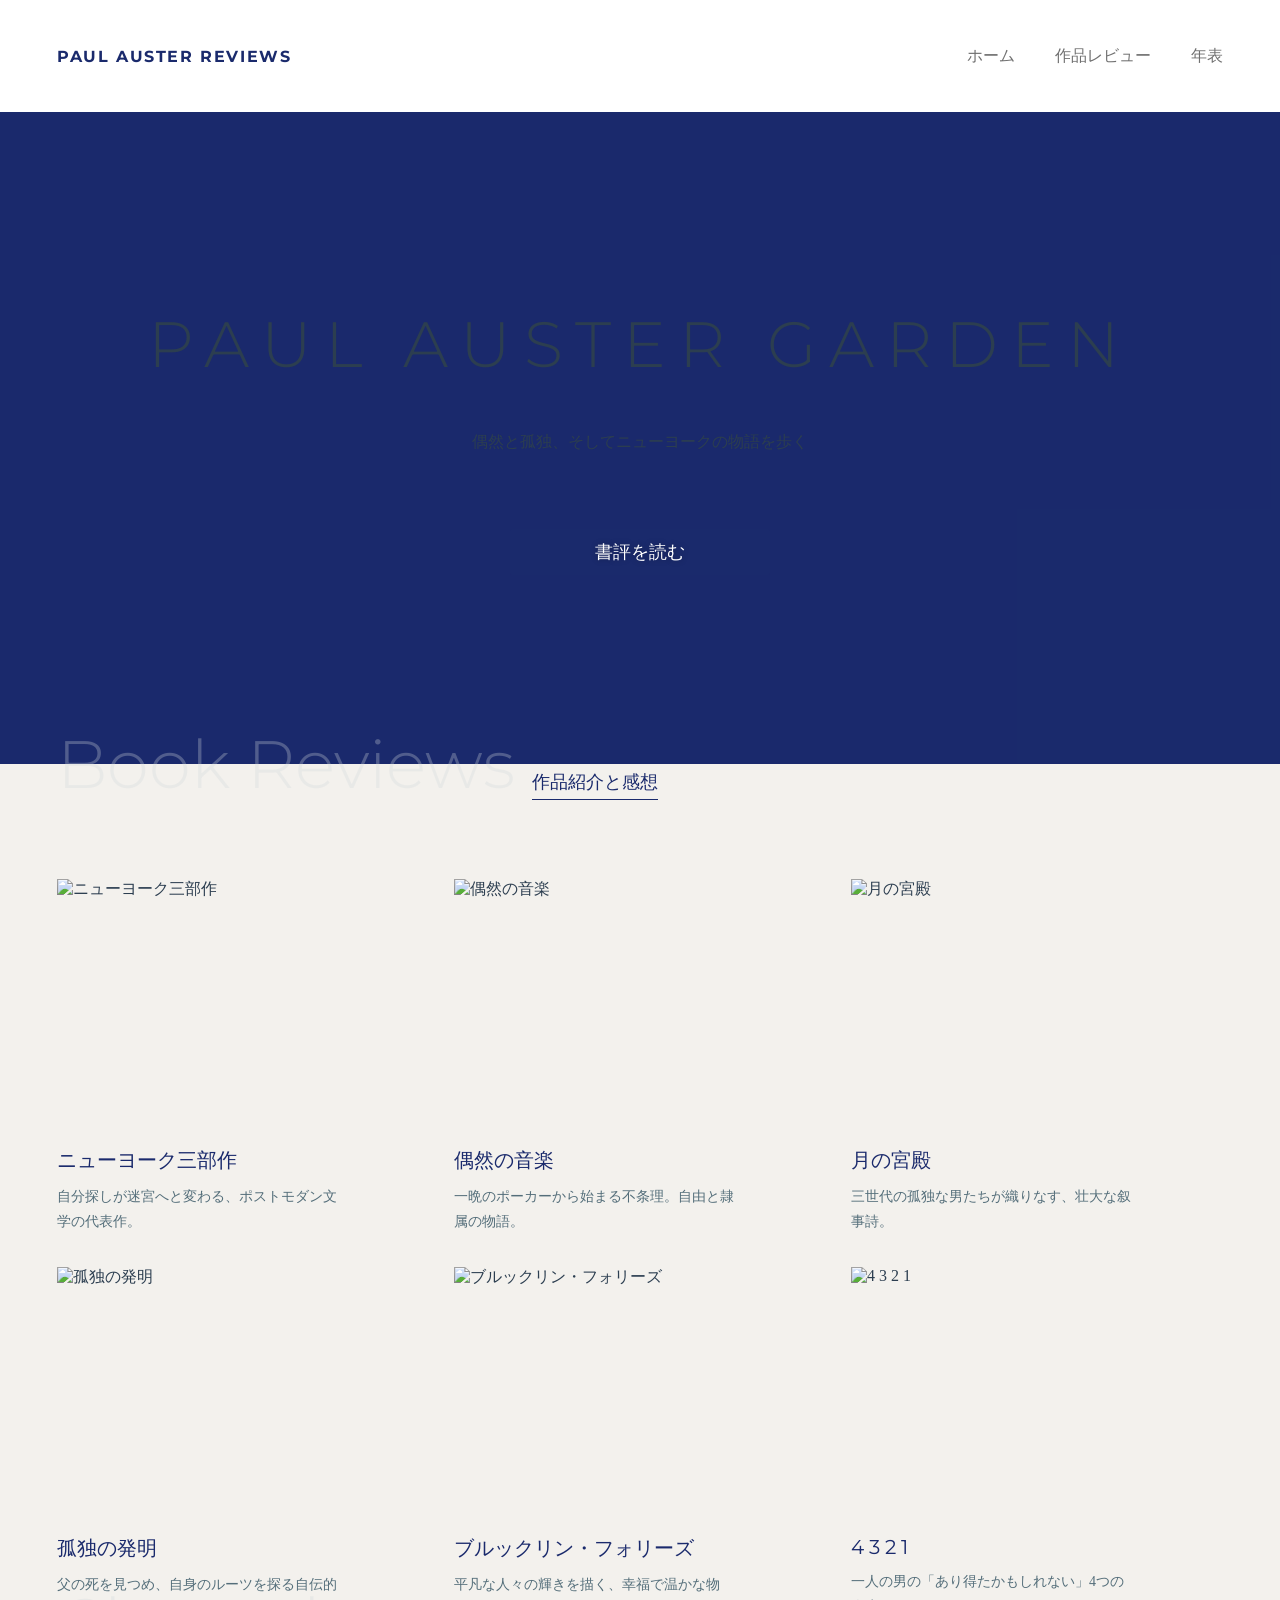
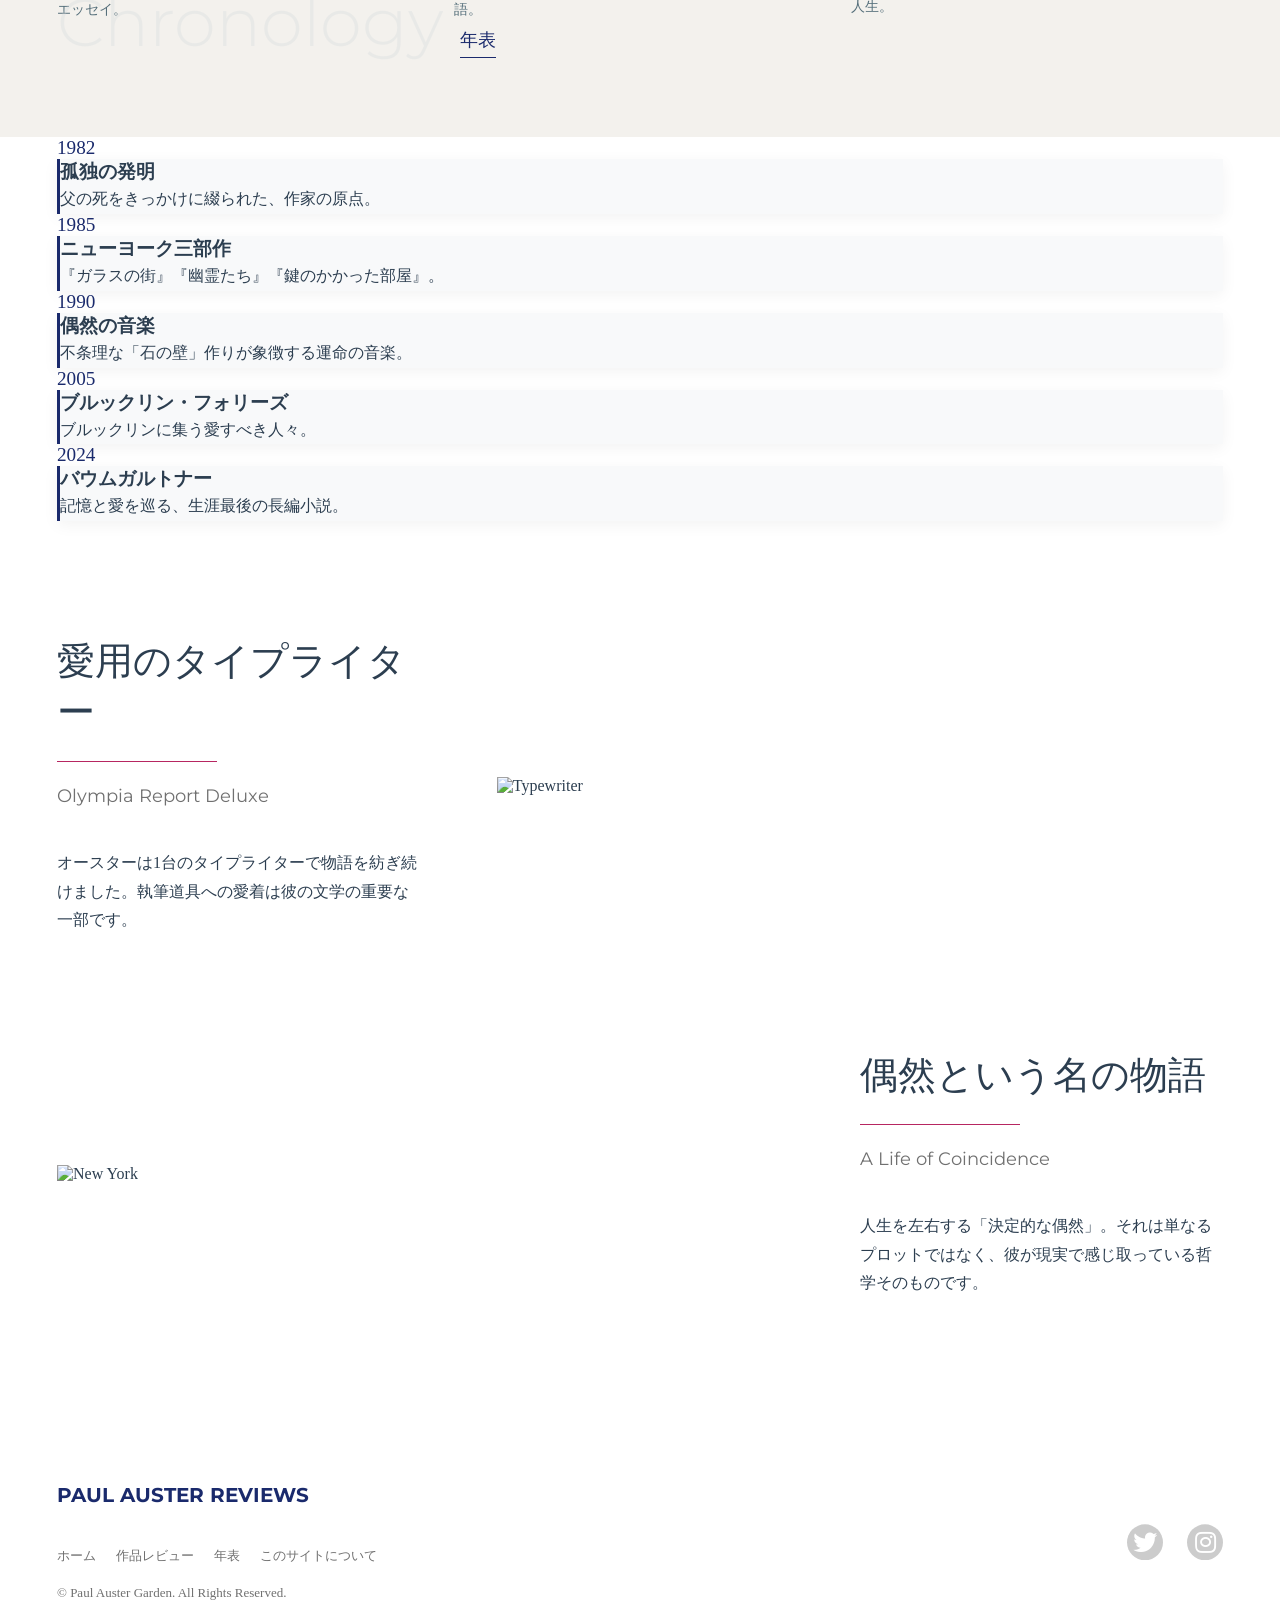
==== index.html @ 457fd77a "Update index.html" ====
<!DOCTYPE html>
<html lang="ja">
<head>
	<meta charset="UTF-8">
	<meta name="viewport" content="width=device-width">
	<title>Paul Auster Garden - 書評と年表</title>

	<link rel="preconnect" href="https://fonts.gstatic.com">
	<link href="https://fonts.googleapis.com/css2?family=Montserrat:wght@300;400&display=swap" rel="stylesheet">
	<link href="https://use.fontawesome.com/releases/v5.15.3/css/all.css" rel="stylesheet">
	<link href="style.css" rel="stylesheet">
</head>
<body>

<header class="header">
	<div class="header-container w-container">
		<div class="site">
			<a href="index.html">
				<span style="font-family: 'Montserrat'; font-weight: bold; color: #1a2a6c;">PAUL AUSTER REVIEWS</span>
			</a>
		</div>

		<nav class="nav">
			<ul>
				<li><a href="index.html">ホーム</a></li>
				<li><a href="#reviews">作品レビュー</a></li>
				<li><a href="#chronology">年表</a></li>				
			</ul>
		</nav>
	</div>
</header>

<section class="hero">
	<div class="hero-container w-container">
		<h1>Paul Auster Garden</h1>
		<p>偶然と孤独、そしてニューヨークの物語を歩く</p>
		<a href="#reviews" class="btn">書評を読む</a>
	</div>
</section>

<section class="posts" id="reviews">
	<div class="w-container">
		<h2 class="heading">
			Book Reviews <span>作品紹介と感想</span>
		</h2>

		<div class="posts-container">
			<article class="post">
				<a href="review-trilogy.html">
					<figure><img src="img/review-ny.jpg" alt="ニューヨーク三部作"></figure>
					<h3>ニューヨーク三部作</h3>
					<p>自分探しが迷宮へと変わる、ポストモダン文学の代表作。</p>
				</a>
			</article>

			<article class="post">
				<a href="review-chance.html">
					<figure><img src="img/review-chance.jpg" alt="偶然の音楽"></figure>
					<h3>偶然の音楽</h3>
					<p>一晩のポーカーから始まる不条理。自由と隷属の物語。</p>
				</a>
			</article>

			<article class="post">
				<a href="review-moon.html">
					<figure><img src="img/review-moon.jpg" alt="月の宮殿"></figure>
					<h3>月の宮殿</h3>
					<p>三世代の孤独な男たちが織りなす、壮大な叙事詩。</p>
				</a>
			</article>

			<article class="post">
				<a href="review-solitude.html">
					<figure><img src="img/review-solitude.jpg" alt="孤独の発明"></figure>
					<h3>孤独の発明</h3>
					<p>父の死を見つめ、自身のルーツを探る自伝的エッセイ。</p>
				</a>
			</article>

			<article class="post">
				<a href="review-brooklyn.html">
					<figure><img src="img/review-brooklyn.jpg" alt="ブルックリン・フォリーズ"></figure>
					<h3>ブルックリン・フォリーズ</h3>
					<p>平凡な人々の輝きを描く、幸福で温かな物語。</p>
				</a>
			</article>

			<article class="post">
				<a href="review-4321.html">
					<figure><img src="img/review-4321.jpg" alt="4 3 2 1"></figure>
					<h3>4 3 2 1</h3>
					<p>一人の男の「あり得たかもしれない」4つの人生。</p>
				</a>
			</article>
		</div>
	</div>
</section>

<section class="timeline" id="chronology">
	<div class="w-container">
		<h2 class="heading">Chronology <span>年表</span></h2>
		<div class="timeline-container">
			<div class="timeline-item">
				<div class="year">1982</div>
				<div class="content"><h3>孤独の発明</h3><p>父の死をきっかけに綴られた、作家の原点。</p></div>
			</div>
			<div class="timeline-item">
				<div class="year">1985</div>
				<div class="content"><h3>ニューヨーク三部作</h3><p>『ガラスの街』『幽霊たち』『鍵のかかった部屋』。</p></div>
			</div>
			<div class="timeline-item">
				<div class="year">1990</div>
				<div class="content"><h3>偶然の音楽</h3><p>不条理な「石の壁」作りが象徴する運命の音楽。</p></div>
			</div>
			<div class="timeline-item">
				<div class="year">2005</div>
				<div class="content"><h3>ブルックリン・フォリーズ</h3><p>ブルックリンに集う愛すべき人々。</p></div>
			</div>
			<div class="timeline-item">
				<div class="year">2024</div>
				<div class="content"><h3>バウムガルトナー</h3><p>記憶と愛を巡る、生涯最後の長編小説。</p></div>
			</div>
		</div>
	</div>
</section>

<section class="imgtext">
	<div class="imgtext-container w-container">
		<div class="text">
			<h2 class="heading-decoration">愛用のタイプライター</h2>
			<p>Olympia Report Deluxe</p>
			<p>オースターは1台のタイプライターで物語を紡ぎ続けました。執筆道具への愛着は彼の文学の重要な一部です。</p>
		</div>
		<figure class="img">
			<img src="img/typewriter.jpg" alt="Typewriter">
		</figure>
	</div>
</section>

<section class="imgtext">
	<div class="imgtext-container reverse w-container">
		<div class="text">
			<h2 class="heading-decoration">偶然という名の物語</h2>
			<p>A Life of Coincidence</p>
			<p>人生を左右する「決定的な偶然」。それは単なるプロットではなく、彼が現実で感じ取っている哲学そのものです。</p>
		</div>
		<figure class="img">
			<img src="img/newyork.jpg" alt="New York">
		</figure>
	</div>
</section>

<footer class="footer">
	<div class="footer-container w-container">
		<div class="footer-site">
			<a href="index.html">
				<span style="font-family: 'Montserrat'; font-weight: bold; color: #1a2a6c; font-size: 20px;">PAUL AUSTER REVIEWS</span>
			</a>
		</div>

		<ul class="footer-sns">
			<li>
				<a href="#">
					<i class="fab fa-twitter"></i>
					<span class="sr-only">Twitter</span>
				</a>
			</li>
			<li>
				<a href="https://www.instagram.com/paul.auster/">
					<i class="fab fa-instagram"></i>
					<span class="sr-only">Instagram</span>
				</a>
			</li>
		</ul>

		<ul class="footer-menu">
			<li><a href="index.html">ホーム</a></li>
			<li><a href="index.html#reviews">作品レビュー</a></li>
			<li><a href="index.html#chronology">年表</a></li>
			<li><a href="#">このサイトについて</a></li>
		</ul>

		<div class="footer-copy">
			&copy; Paul Auster Garden. All Rights Reserved.
		</div>
	</div>
</footer>

</body>
</html>
---- style.css ----
@charset "UTF-8";

/* 基本 */
:root {
	--v-space: clamp(90px, 9vw, 120px);
}

body {
	margin: 0;
	background-color: #eeeeee;
	color: #222222;
	font-family: sans-serif;
}

h1, h2, h3, h4, h5, h6, p, figure, ul {
	margin: 0;
	padding: 0;
	list-style: none;
}

p {
	line-height: 1.8;
}

a {
	color: inherit;
	text-decoration: none;
}

a:hover {
	filter: brightness(90%) contrast(120%);
}

img {
	display: block;
	max-width: 100%;
	height: auto;
}


/* 横幅と左右の余白 */
.w-container {
	width: min(92%, 1166px);
	margin: auto;
	position: relative;
}

/* ヘッダー */
.header {
	height: 112px;
	background-color: #ffffff;
}

.header-container {
	display: flex;
	justify-content: space-between;
	align-items: center;
	height: 100%;
}

/* ナビゲーションボタン */
.navbtn {
	padding: 0;
	outline: none;
	border: none;
	background: transparent;
	cursor: pointer;
	color: #aaaaaa;
	font-size: 30px;
}

.open .navbtn {
	z-index: 110;
	color: #ffffff;
}

.navbtn .fa-bars {
	display: revert;
}
.open .navbtn .fa-bars {
	display: none;
}

.navbtn .fa-times {
	display: none;
}
.open .navbtn .fa-times {
	display: revert;
}

@media (min-width: 768px) {
	.navbtn {
		display: none;
	}
}

/* ナビゲーションメニュー：モバイル */
@media (max-width: 767px) {
	.nav {
		position: fixed;
		inset: 0 -100% 0 100%;
		z-index: 100;
		background-color: #4e483ae6;
		transition: transform 0.3s;
	}

	.open .nav {
		transform: translate(-100%, 0);
	}

	.open body {
		position: fixed;
		overflow: hidden;
	}

	.nav ul {
		display: flex;
		flex-direction: column;
		justify-content: center;
		align-items: center;
		height: 100%;
		gap: 40px;
		color: #ffffff;
	}
}

/* ナビゲーションメニュー：PC */
@media (min-width: 768px) {
	.nav ul {
		display: flex;
		gap: 40px;
		color: #707070;
	}
}

/* ヒーロー */
.hero {
	height: 650px;
	background-image: url(img/hero.jpg);
	background-position: center;
	background-size: cover;
}

.hero-container {
	display: grid;
	justify-items: center;
	align-content: center;
	height: 100%;
}

.hero h1 {
	margin-bottom: 42px;
	font-family: "Montserrat", sans-serif;
	font-size: clamp(48px, 5vw, 68px);
	min-height: 0vw;
	font-weight: 400;
	line-height: 1.3;
	text-align: center;
}

.hero p {
	margin-bottom: 72px;
}

/* ボタン */
.btn {
	display: block;
	width: 260px;
	padding: 10px;
	box-sizing: border-box;
	border-radius: 4px;
	background-color: #e8b368;
	color: #ffffff;
	font-size: 18px;
	text-align: center;
	text-shadow: 0 0 6px #00000052;
}

.btn-accent {
	background-color: #b72661;
}

/* 画像とテキスト */
.imgtext {
	padding: var(--v-space) 0;
	background-color: #ffffff;
}

.imgtext + .imgtext {
	padding-top: 0;
}

.imgtext-container {
	display: flex;
	flex-direction: column;
	gap: clamp(45px, 6vw, 80px);
}

@media (min-width: 768px) {
	.imgtext-container {
		flex-direction: row;
		align-items: center;
	}

	.imgtext-container.reverse {
		flex-direction: row-reverse;
	}

	.imgtext-container > .text {
		flex: 1;
		min-width: 17em;
  	}

	.imgtext-container > .img {
		flex: 2;
	}
}

/* タイトルとサブタイトル（赤色の短い線で装飾） */
.heading-decoration {
	font-size: clamp(30px, 3vw, 40px);
	min-height: 0vw;
	font-weight: 400;
}

.heading-decoration::after {
	display: block;
	content: '';
	width: 160px;
	height: 0px;
	border-top: solid 1px #b72661;
	margin-top: 0.6em;
}

.heading-decoration + p {
	margin-top: 1em;
	margin-bottom: 2em;
	color: #707070;
	font-family: "Montserrat", sans-serif;
	font-size: 18px;
}


/* 記事一覧 */
.posts {
	padding: var(--v-space) 0;
	background-color: #f3f1ed;
}

.posts-container {
	display: grid;
	grid-template-columns: repeat(2, 1fr);
	gap: 32px 25px;
}

@media (min-width: 768px) {
	.posts-container {
		grid-template-columns: repeat(3, 1fr);
	}
}

/* 記事一覧の記事 */
.post a {
	display: block;
}

.post h3 {
	margin: 1em 0 0.5em;
	font-size: clamp(12px, 2vw, 20px);
	min-height: 0vw;
}

.post p {
	max-width: 20em;
	font-size: clamp(10px, 1.6vw, 14px);
	min-height: 0vw;
}

.post img {
	aspect-ratio: 3 / 2;
	object-fit: cover;
	width: 100%;
}

@supports not (aspect-ratio: 3 / 2) {
	.post img {
		height: 180px;
	}
}

/* パーツの見出し */
.heading {
	position: absolute;
	top: calc((var(--v-space) + 0.6em) * -1);
	font-family: "Montserrat", sans-serif;
	font-size: clamp(40px, 5.2vw, 70px);
	min-height: 0vw;
	font-weight: 300;
}

.heading span {
	display: block;
	color: #666666;
	font-size: 18px;
}


/* フッター */
.footer {
	padding: 70px 0;
	background-color: #ffffff;
	color: #707070;
	font-size: 13px;
}

.footer-container {
	display: grid;
	gap: 50px;
	justify-items: center;
}

@media (min-width: 768px) {
	.footer-container {
		grid-template-columns: auto auto;
		grid-template-rows: auto auto auto;
		gap: 20px;
	}

	.footer-container > .footer-site {
		margin-bottom: 20px;
	}

	.footer-container > *:not(.footer-sns) {
		justify-self: start;
	}
	
	.footer-container > .footer-sns {
		grid-column: 2;
		grid-row: 1 / 4;
		justify-self: end;
		align-self: center;
	}
}


/* フッター：SNSメニュー */
.footer-sns {
	display: flex;
	gap: 24px;
	font-size: 24px;
}

.footer-sns a {
	display: grid;
	place-items: center;
	width: 36px;
	aspect-ratio: 1 / 1;
	background-color: #cccccc;
	color: #ffffff;
	clip-path: circle(50%);
}

@supports not (aspect-ratio: 1 / 1) {
	.footer-sns a {
		height: 36px;
	}
}


/* フッター：テキストメニュー */
.footer-menu {
	display: flex;
	flex-wrap: wrap;
	justify-content: center;
	gap: 20px;
}


/* 記事 */
.entry {
	padding-bottom: var(--v-space);
	background-color: #ffffff;
}

.entry-img img {
	width: 100%;
	max-height: 400px;
	object-fit: cover;
	margin-bottom: calc(var(--v-space) * 2 / 3);
}

.entry .w-container {
	max-width: 720px;
}

.entry .heading-decoration {
	font-size: clamp(30px, 6.25vw, 48px);
}

.entry-container {
	font-size: clamp(16px, 2.4vw, 18px);
}

.entry-container :where(h1, h2, h3, h4, h5, h6, p, figure, ul) {
	margin-top: revert;
	margin-bottom: revert;
	padding: revert;
	list-style: revert;
}

.entry-container p {
	margin: 1.8em 0;
}

.entry-container > :first-child {
	margin-top: 0;
}

.entry-container > :last-child {
	margin-bottom: 0;
}


/* プラン */
.plans {
	padding: var(--v-space) 0;
	background-color: #e9e5e9;
}

.plans-container {
	display: grid;
	gap: 27px;
}

@media (min-width: 768px) {
	.plans-container {
		grid-template-columns: repeat(3, 1fr);
	}
}

/* プラン：カード */
.plan {
	display: flex;
	flex-direction: column;
	padding: 60px 27px;
	border-radius: 20px;
	background-color: #ffffff;
}

.plan h3 {
	margin-bottom: 38px;
	font-family: "Montserrat", sans-serif;
	font-size: 38px;
	font-weight: 400;
}

.plan .desc {
	margin-bottom: 38px;
}

.plan .price {
	margin-top: auto;
	margin-bottom: 22px;
	font-size: 26px;
	font-weight: bold;
}

.plan .btn {
	width: auto;
}
/* --- 
   Paul Auster Style Adjustments
   --- */

/* 全体のトーン：紙のような質感と深いネイビー */
body {
    background-color: #f0f2f5; /* 落ち着いた背景グレー */
    color: #2c3e50; /* 濃いネイビーグレー */
    font-family: "Georgia", "Hiragino Mincho ProN", serif; /* 文学的なセリフ体推奨 */
}

/* ヘッダー：境界線を細く知的な印象に */
.header {
    border-bottom: 2px solid #1a2a6c;
}

.header-container .site span {
    letter-spacing: 0.1em;
}

/* ヒーローエリア：オースターの都会的な孤独感を演出 */
.hero {
    position: relative;
    background-color: #1a2a6c; /* 画像がない場合のフォールバック */
}

.hero::after {
    content: '';
    position: absolute;
    inset: 0;
    background: rgba(26, 42, 108, 0.4); /* ネイビーのオーバーレイ */
}

.hero-container {
    z-index: 1;
}

.hero h1 {
    font-family: "Montserrat", sans-serif;
    letter-spacing: 0.2em;
    font-weight: 300;
    text-transform: uppercase;
}

/* ボタン：装飾を排したミニマルなデザイン */
.btn {
    background-color: #1a2a6c;
    border: 1px solid #1a2a6c;
    border-radius: 2px; /* 角を鋭角にして都会的に */
    font-family: "Montserrat", sans-serif;
    transition: all 0.4s ease;
}

.btn:hover {
    background-color: transparent;
    color: #1a2a6c;
    filter: none;
}

/* セクション見出し：背景の巨大文字をさらに薄く */
.heading {
    color: rgba(207, 216, 220, 0.3); /* より背景に溶け込ませる */
}

.heading span {
    color: #1a2a6c;
    border-bottom: 1px solid #1a2a6c;
    display: inline-block;
    padding-bottom: 5px;
}

/* 年表：線をより細く、繊細に */
.timeline {
    background-color: #ffffff;
}

.timeline-container::before {
    width: 1px; /* 線を細く */
    background-color: #cfd8dc; /* 線は主張しすぎないグレーに */
}

.timeline-item .year {
    color: #1a2a6c;
    font-size: 1.2rem;
}

.timeline-item .content {
    background-color: #f8f9fa;
    border-left: 3px solid #1a2a6c; /* ネイビーの縦線で強調 */
    box-shadow: 0 4px 15px rgba(0,0,0,0.05);
}

/* 引用文（blockquote）：レビューページ用 */
blockquote {
    margin: 2em 0;
    padding: 1.5em;
    background-color: #eceff1;
    border-left: 4px solid #546e7a;
    font-style: italic;
    color: #455a64;
}

/* 記事カード：タイポグラフィの調整 */
.post h3 {
    color: #1a2a6c;
    font-family: "Montserrat", sans-serif;
    font-weight: 400;
}

.post p {
    color: #546e7a;
}
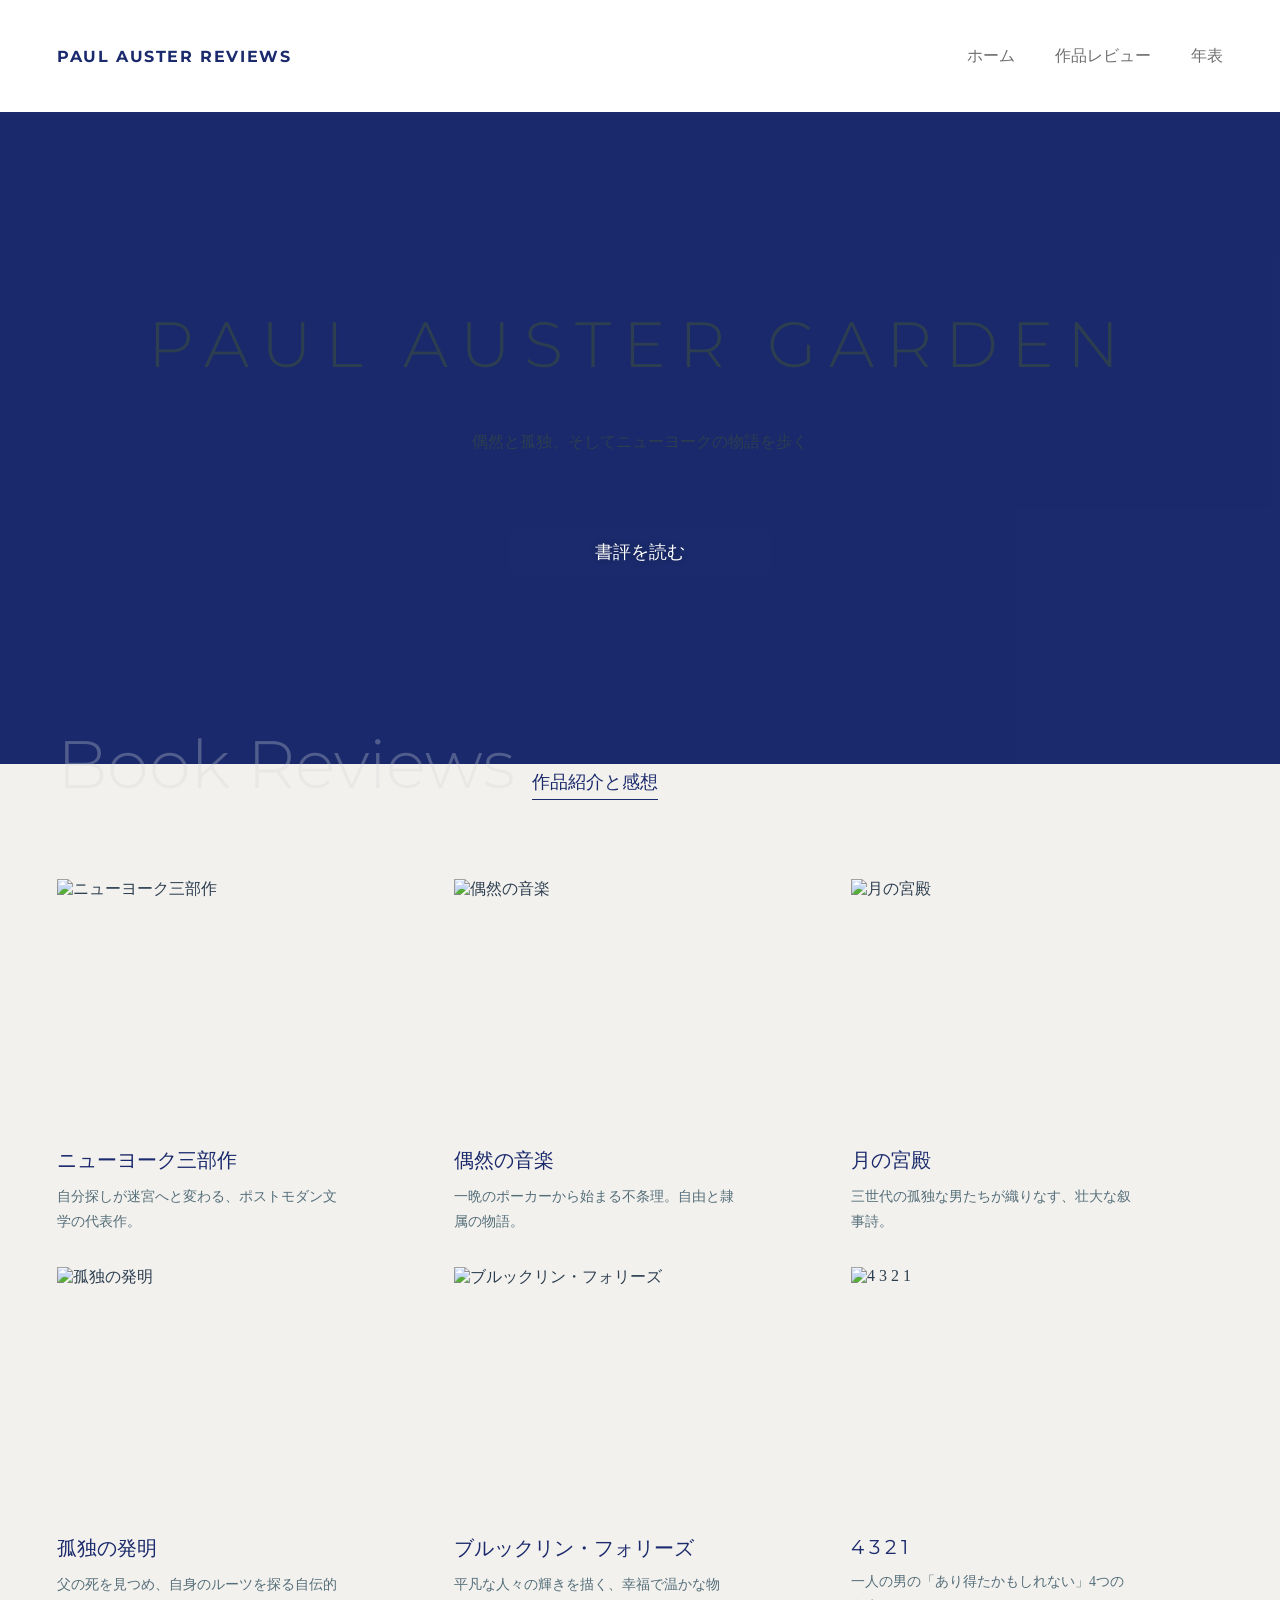
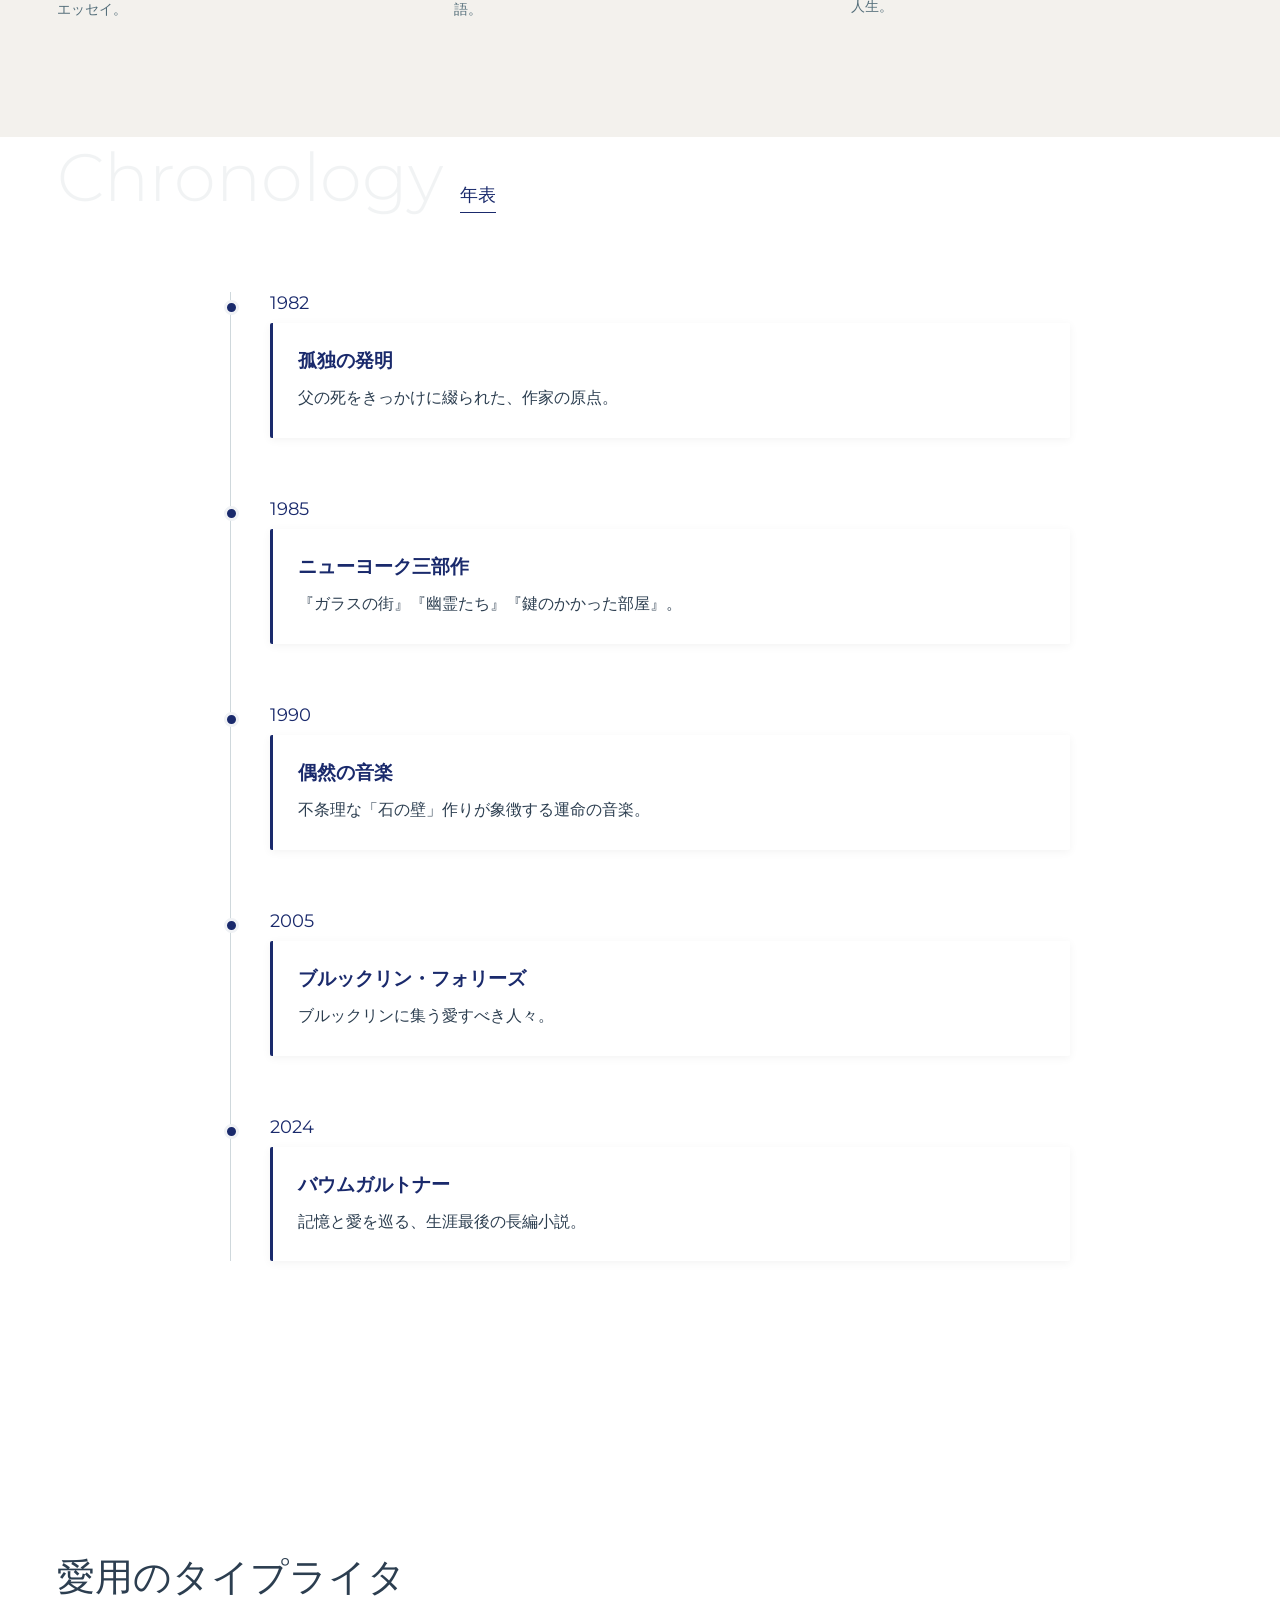
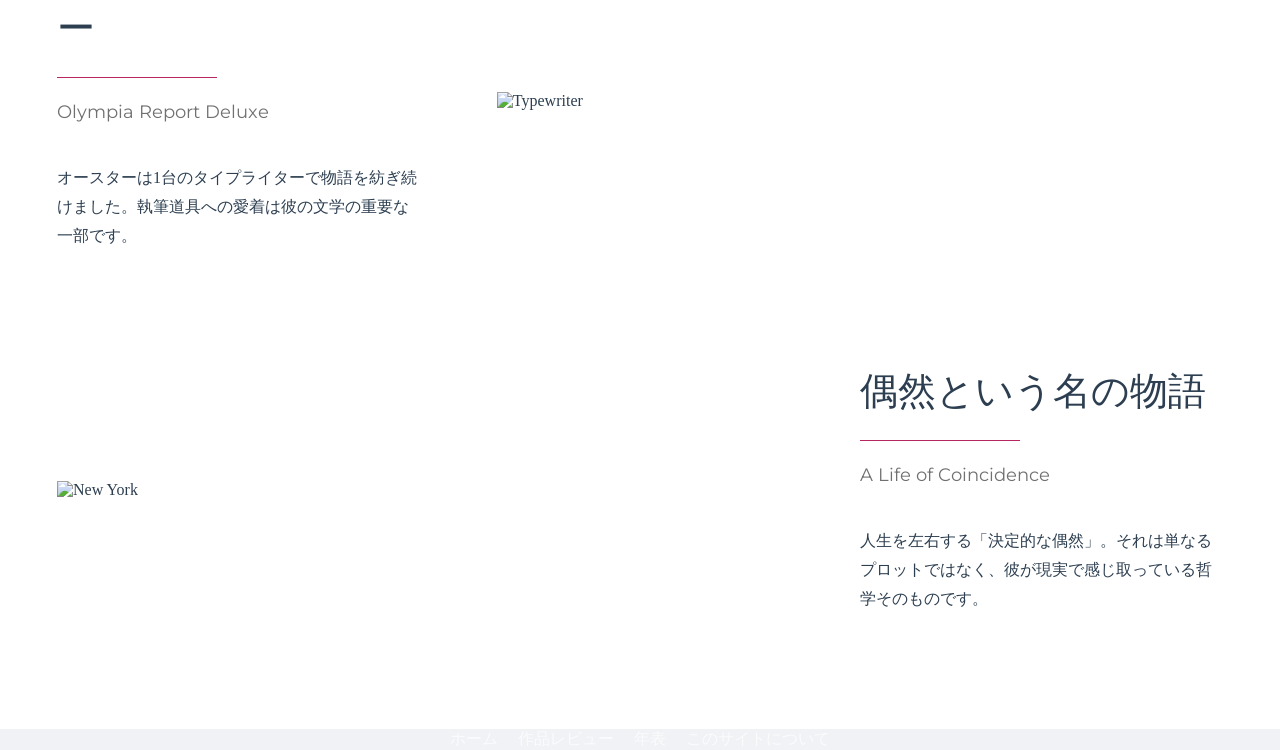
==== commit 264e3f2d: "Update index.html" ====
--- a/index.html
+++ b/index.html
@@ -150,41 +150,11 @@
 	</div>
 </section>
 
-<footer class="footer">
-	<div class="footer-container w-container">
-		<div class="footer-site">
-			<a href="index.html">
-				<span style="font-family: 'Montserrat'; font-weight: bold; color: #1a2a6c; font-size: 20px;">PAUL AUSTER REVIEWS</span>
-			</a>
-		</div>
-
-		<ul class="footer-sns">
-			<li>
-				<a href="#">
-					<i class="fab fa-twitter"></i>
-					<span class="sr-only">Twitter</span>
-				</a>
-			</li>
-			<li>
-				<a href="https://www.instagram.com/paul.auster/">
-					<i class="fab fa-instagram"></i>
-					<span class="sr-only">Instagram</span>
-				</a>
-			</li>
-		</ul>
-
-		<ul class="footer-menu">
-			<li><a href="index.html">ホーム</a></li>
-			<li><a href="index.html#reviews">作品レビュー</a></li>
-			<li><a href="index.html#chronology">年表</a></li>
-			<li><a href="#">このサイトについて</a></li>
-		</ul>
-
-		<div class="footer-copy">
-			&copy; Paul Auster Garden. All Rights Reserved.
-		</div>
-	</div>
-</footer>
+<ul class="footer-menu">
+	<li><a href="index.html">ホーム</a></li>
+	<li><a href="index.html#reviews">作品レビュー</a></li>
+	<li><a href="index.html#chronology">年表</a></li>
+	<li><a href="about.html">このサイトについて</a></li> </ul>
 
 </body>
 </html>
--- a/style.css
+++ b/style.css
@@ -580,3 +580,103 @@
 .post p {
     color: #546e7a;
 }
+
+.footer {
+	padding: 80px 0 40px;
+	background-color: #1a2a6c; /* 深いネイビーに変更 */
+	color: #ffffff; /* 文字を白に */
+}
+
+.footer-menu a {
+	color: rgba(255, 255, 255, 0.7); /* 少し透けた白 */
+}
+
+.footer-menu a:hover {
+	color: #ffffff; /* ホバーでハッキリさせる */
+}
+
+.footer-copy {
+	color: rgba(255, 255, 255, 0.5);
+	font-size: 11px;
+	margin-top: 40px;
+}
+
+/* --- 年表（Timeline）の細部調整 --- */
+.timeline {
+    padding: var(--v-space) 0;
+    position: relative;
+    overflow: hidden;
+}
+
+.timeline-container {
+    position: relative;
+    max-width: 800px;
+    margin: 40px auto 0;
+    padding-left: 40px;
+}
+
+/* 垂直な線（より細く知的に） */
+.timeline-container::before {
+    content: '';
+    position: absolute;
+    left: 7px;
+    top: 0;
+    bottom: 0;
+    width: 1px;
+    background-color: #cfd8dc;
+}
+
+/* 各年代のドット */
+.timeline-item {
+    position: relative;
+    margin-bottom: 60px;
+}
+
+.timeline-item::before {
+    content: '';
+    position: absolute;
+    left: -38px; /* 線の位置に合わせる */
+    top: 8px;
+    width: 9px;
+    height: 9px;
+    border-radius: 50%;
+    background-color: #1a2a6c;
+    border: 3px solid #f0f2f5; /* 背景色と同じ色で縁取り */
+    z-index: 2;
+}
+
+.timeline-item .year {
+    font-family: "Montserrat", sans-serif;
+    font-size: 1.1rem;
+    font-weight: 400;
+    color: #1a2a6c;
+    margin-bottom: 10px;
+}
+
+/* 内容のボックス（影を抑えてフラットに） */
+.timeline-item .content {
+    background-color: #ffffff;
+    padding: 25px;
+    border-radius: 2px;
+    border-left: 3px solid #1a2a6c;
+    box-shadow: 0 2px 10px rgba(0,0,0,0.05);
+}
+
+.timeline-item h3 {
+    font-size: 1.2rem;
+    margin-bottom: 10px;
+    color: #1a2a6c;
+}
+
+/* レスポンシブ調整（PCでの見栄え） */
+@media (min-width: 768px) {
+    .timeline-container {
+        padding-left: 60px;
+    }
+    .timeline-container::before {
+        left: 20px;
+    }
+    .timeline-item::before {
+        left: -46px;
+    }
+}
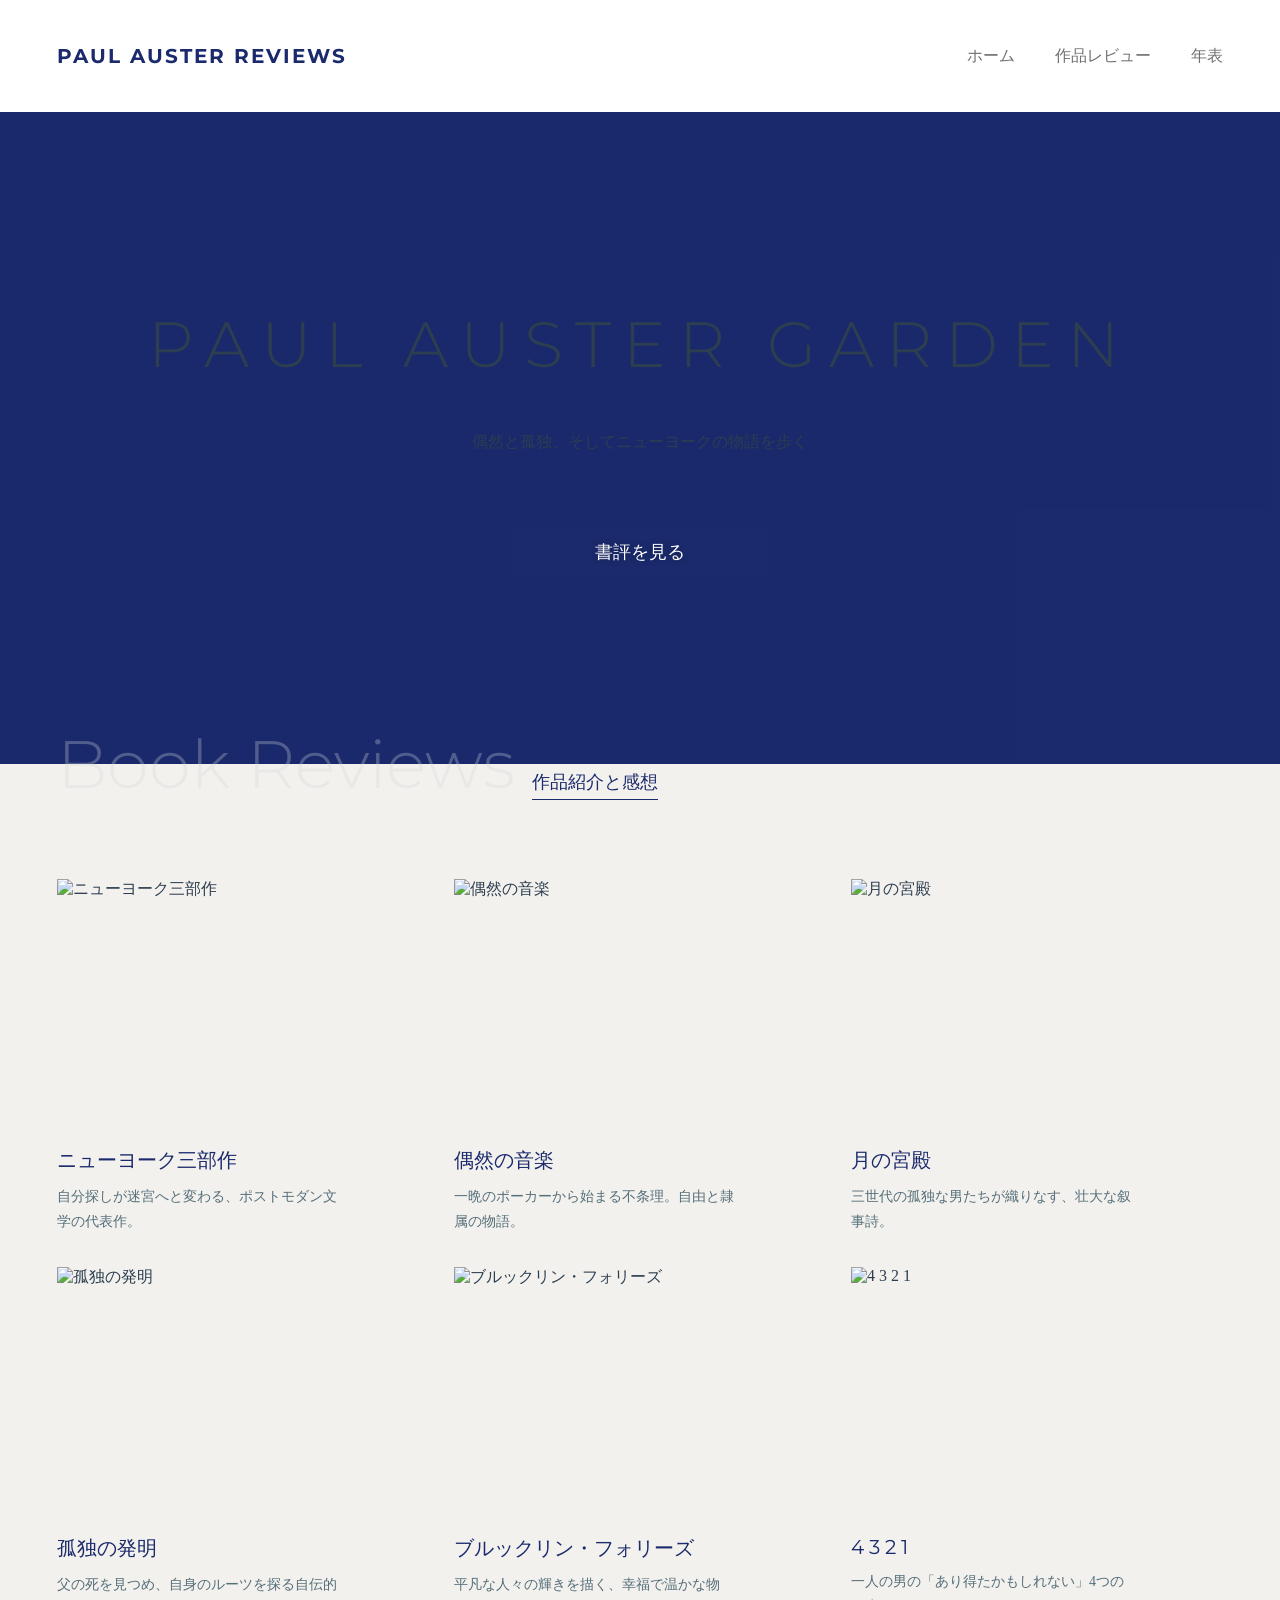
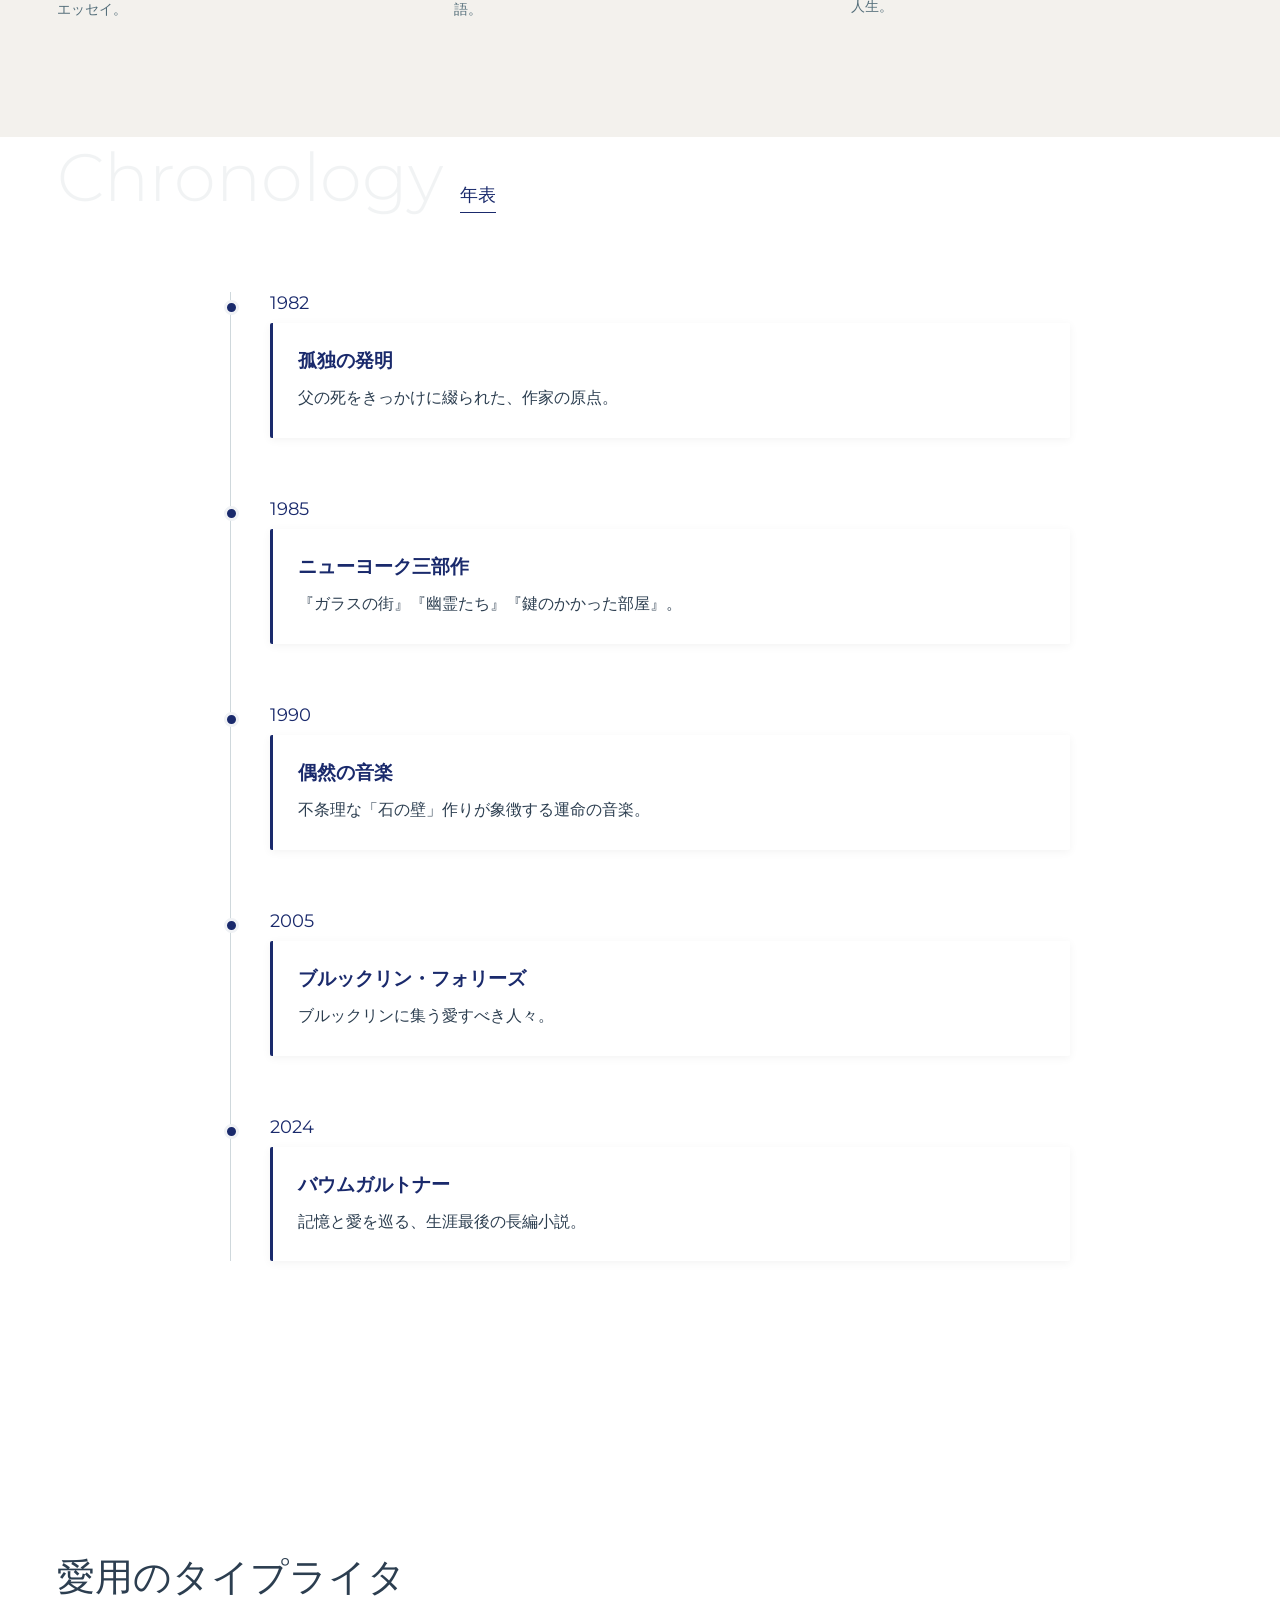
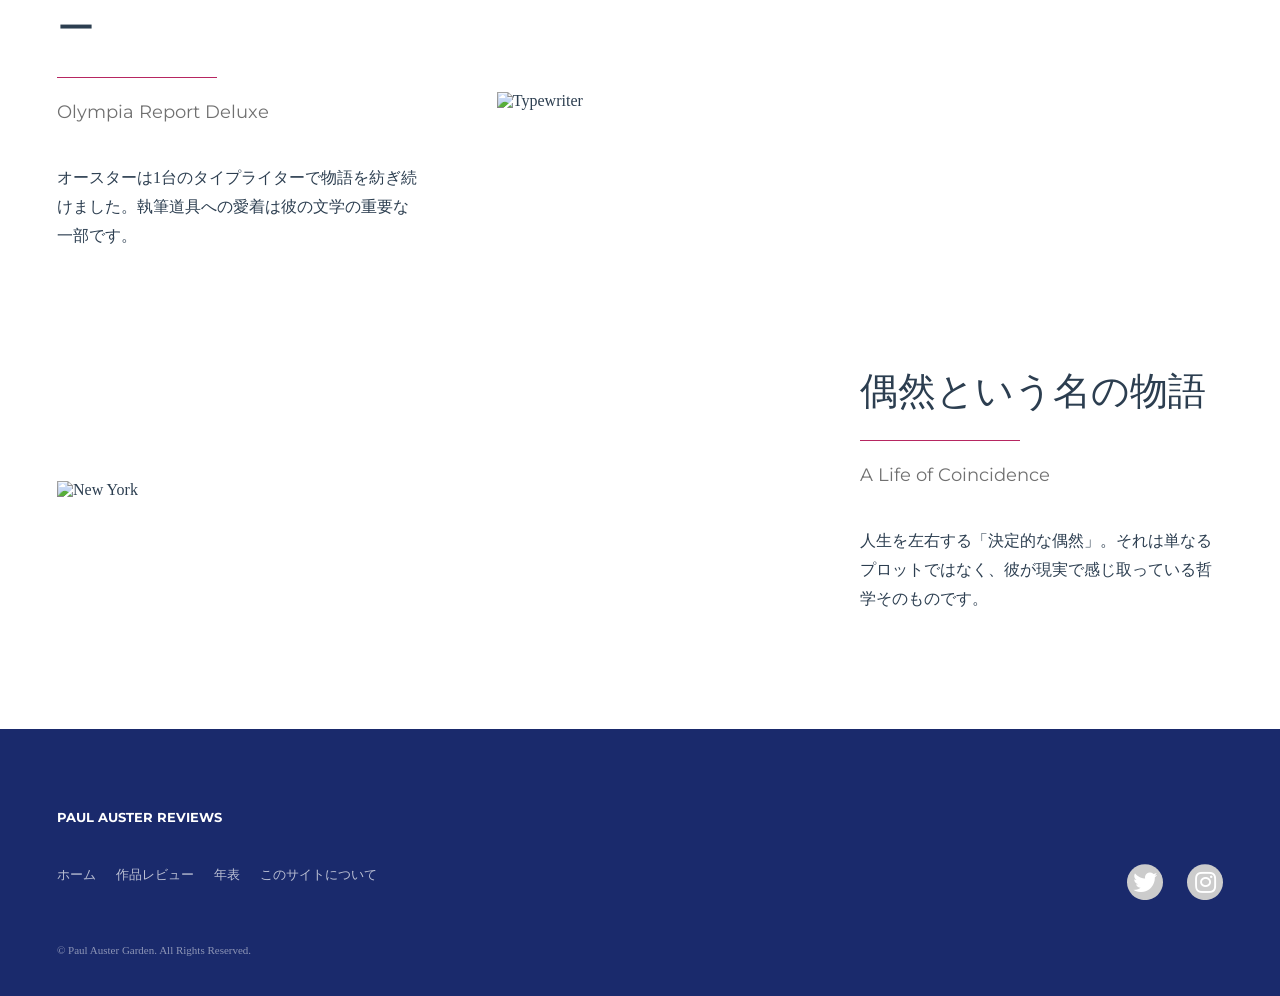
==== commit c1351269: "Update index.html" ====
--- a/index.html
+++ b/index.html
@@ -16,7 +16,7 @@
 	<div class="header-container w-container">
 		<div class="site">
 			<a href="index.html">
-				<span style="font-family: 'Montserrat'; font-weight: bold; color: #1a2a6c;">PAUL AUSTER REVIEWS</span>
+				<span style="font-family: 'Montserrat'; font-weight: bold; color: #1a2a6c; font-size: 20px;">PAUL AUSTER REVIEWS</span>
 			</a>
 		</div>
 
@@ -34,7 +34,7 @@
 	<div class="hero-container w-container">
 		<h1>Paul Auster Garden</h1>
 		<p>偶然と孤独、そしてニューヨークの物語を歩く</p>
-		<a href="#reviews" class="btn">書評を読む</a>
+		<a href="#reviews" class="btn">書評を見る</a>
 	</div>
 </section>
 
@@ -150,11 +150,31 @@
 	</div>
 </section>
 
-<ul class="footer-menu">
-	<li><a href="index.html">ホーム</a></li>
-	<li><a href="index.html#reviews">作品レビュー</a></li>
-	<li><a href="index.html#chronology">年表</a></li>
-	<li><a href="about.html">このサイトについて</a></li> </ul>
+<footer class="footer">
+	<div class="footer-container w-container">
+		<div class="footer-site">
+			<a href="index.html">
+				<span style="font-family: 'Montserrat'; font-weight: bold; color: #ffffff;">PAUL AUSTER REVIEWS</span>
+			</a>
+		</div>
+
+		<ul class="footer-sns">
+			<li><a href="#"><i class="fab fa-twitter"></i></a></li>
+			<li><a href="#"><i class="fab fa-instagram"></i></a></li>
+		</ul>
+
+		<ul class="footer-menu">
+			<li><a href="index.html">ホーム</a></li>
+			<li><a href="#reviews">作品レビュー</a></li>
+			<li><a href="#chronology">年表</a></li>
+			<li><a href="about.html">このサイトについて</a></li>
+		</ul>
+
+		<div class="footer-copy">
+			&copy; Paul Auster Garden. All Rights Reserved.
+		</div>
+	</div>
+</footer>
 
 </body>
 </html>
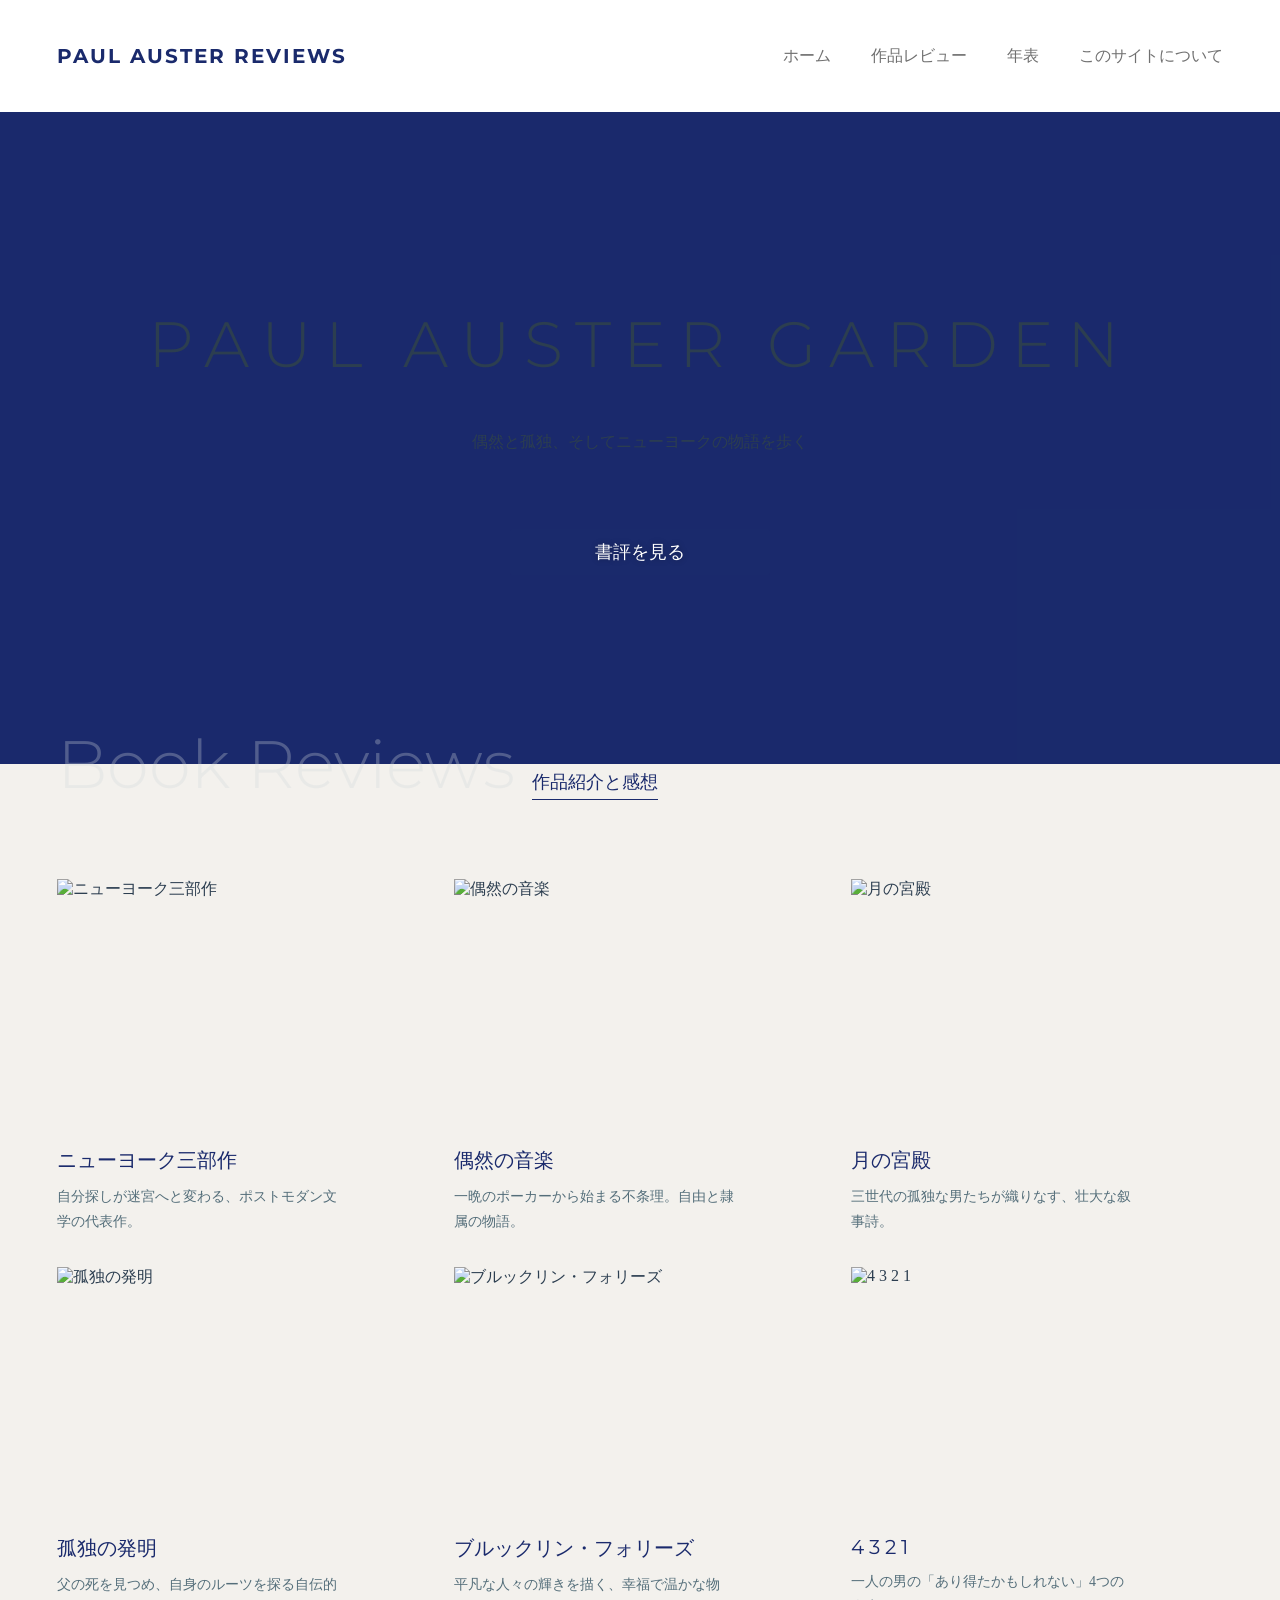
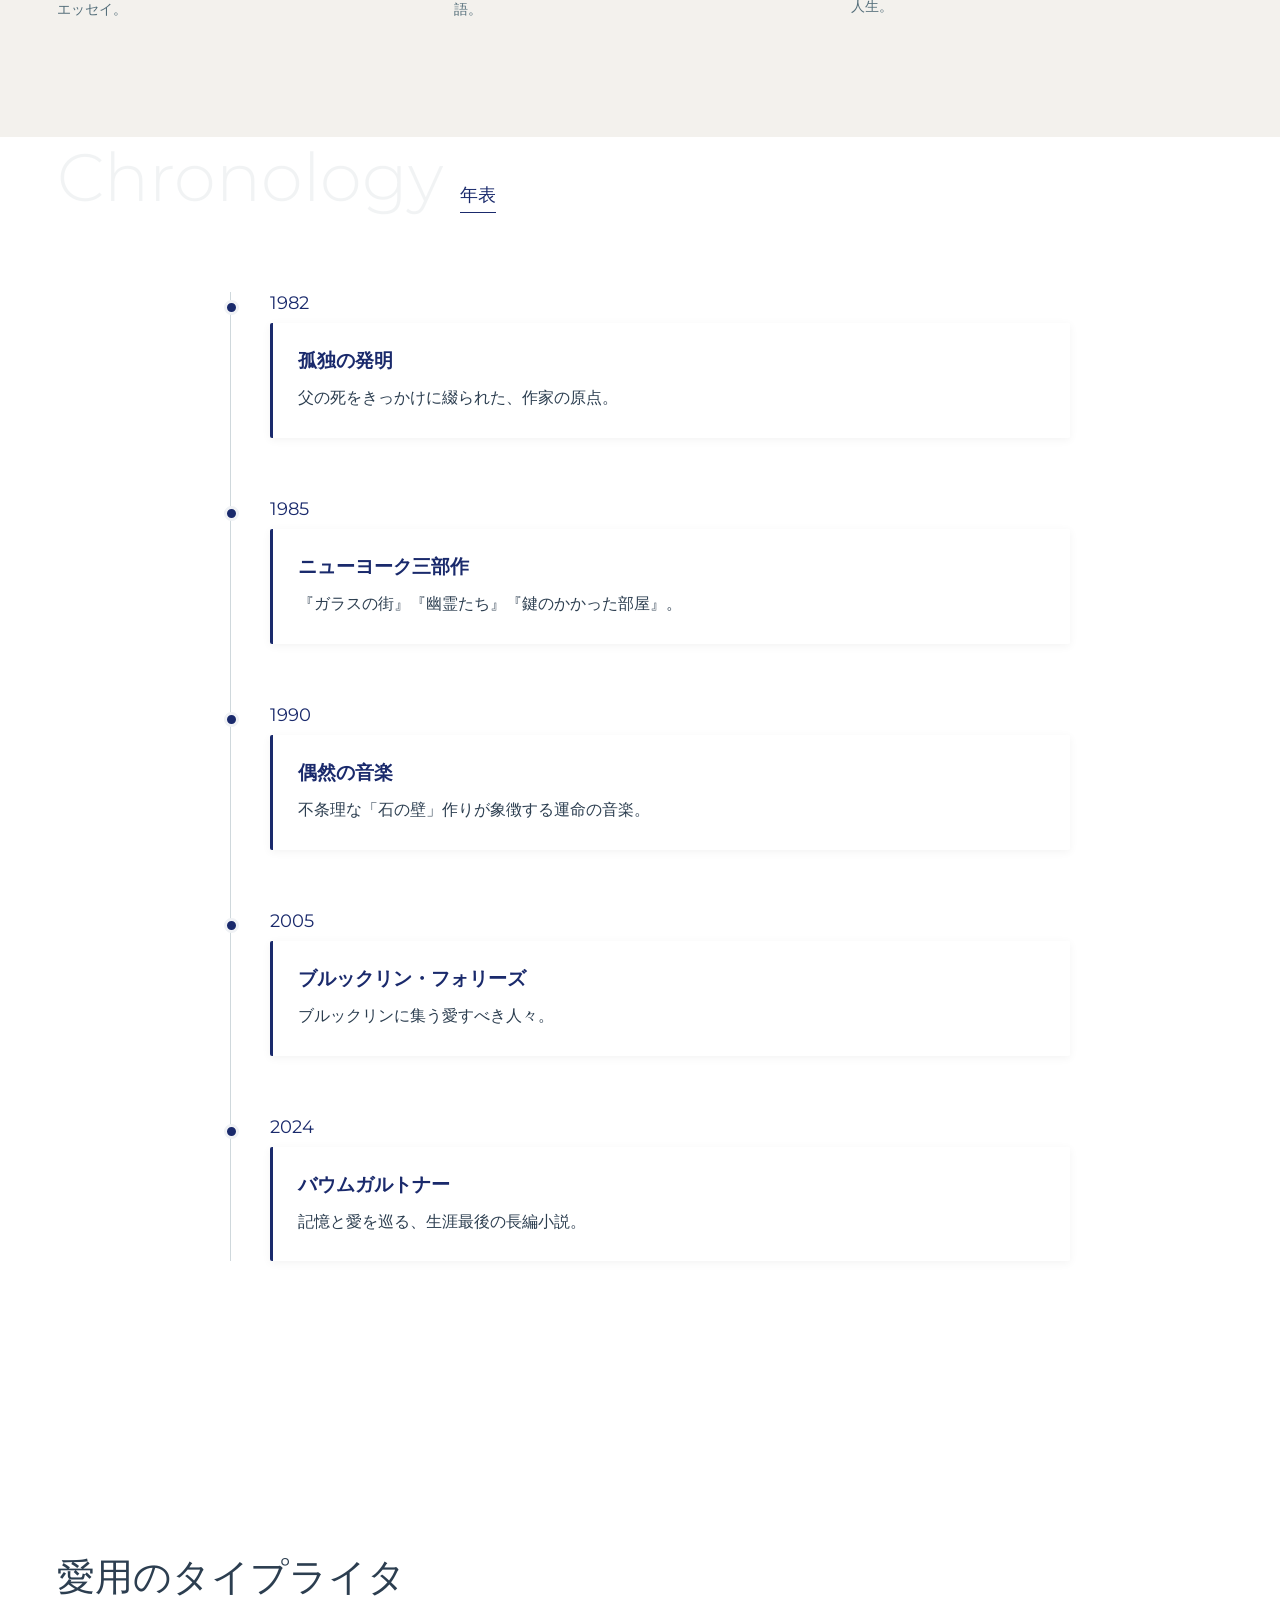
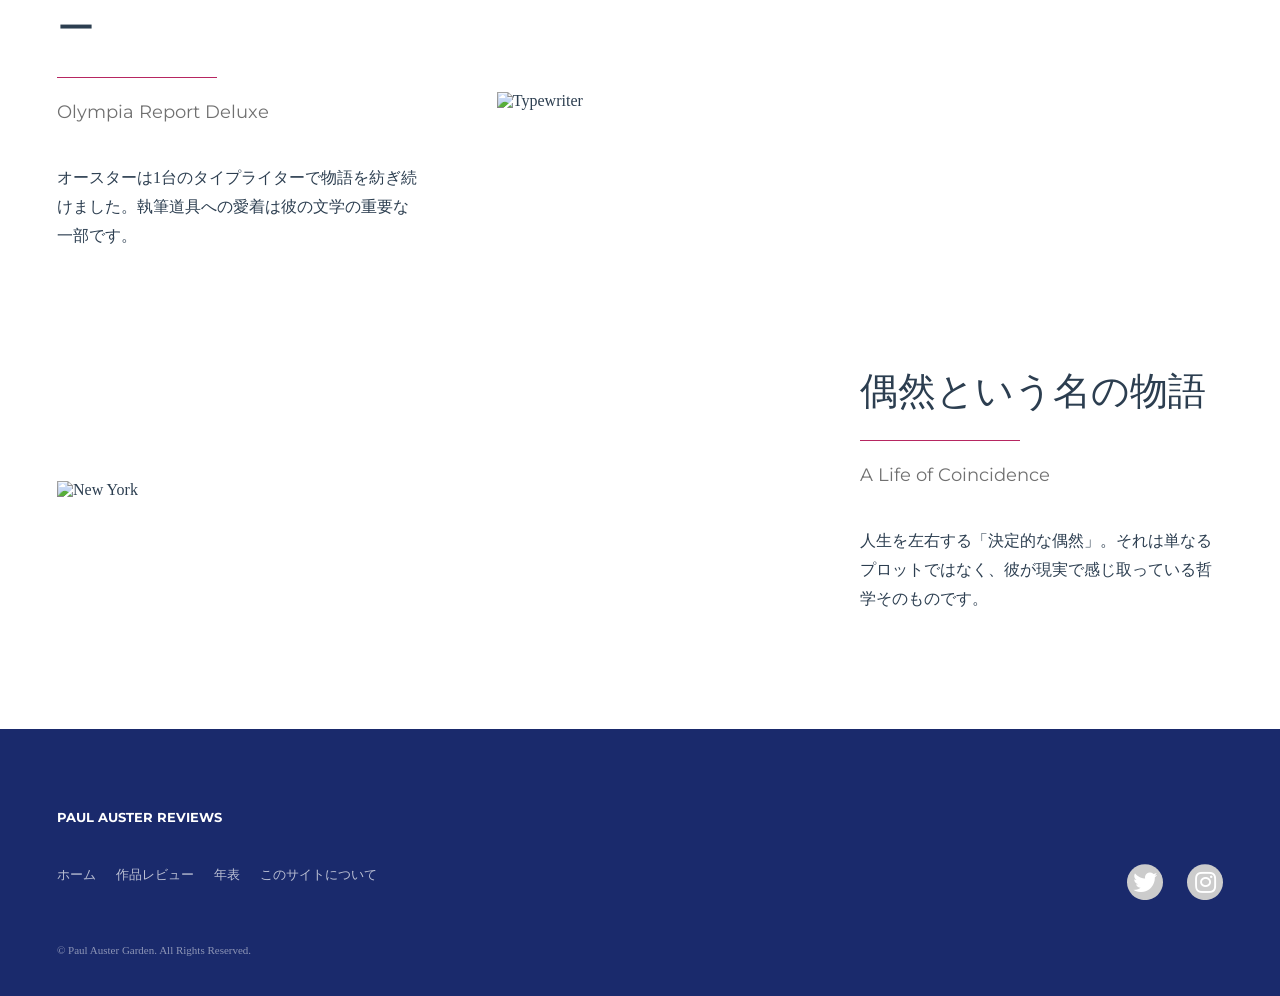
==== commit f47a5b72: "Update index.html" ====
--- a/index.html
+++ b/index.html
@@ -21,12 +21,12 @@
 		</div>
 
 		<nav class="nav">
-			<ul>
-				<li><a href="index.html">ホーム</a></li>
-				<li><a href="#reviews">作品レビュー</a></li>
-				<li><a href="#chronology">年表</a></li>				
-			</ul>
-		</nav>
+    <ul>
+        <li><a href="index.html">ホーム</a></li>
+        <li><a href="#reviews">作品レビュー</a></li>
+        <li><a href="#chronology">年表</a></li>
+        <li><a href="about.html">このサイトについて</a></li> </ul>
+</nav>
 	</div>
 </header>
 
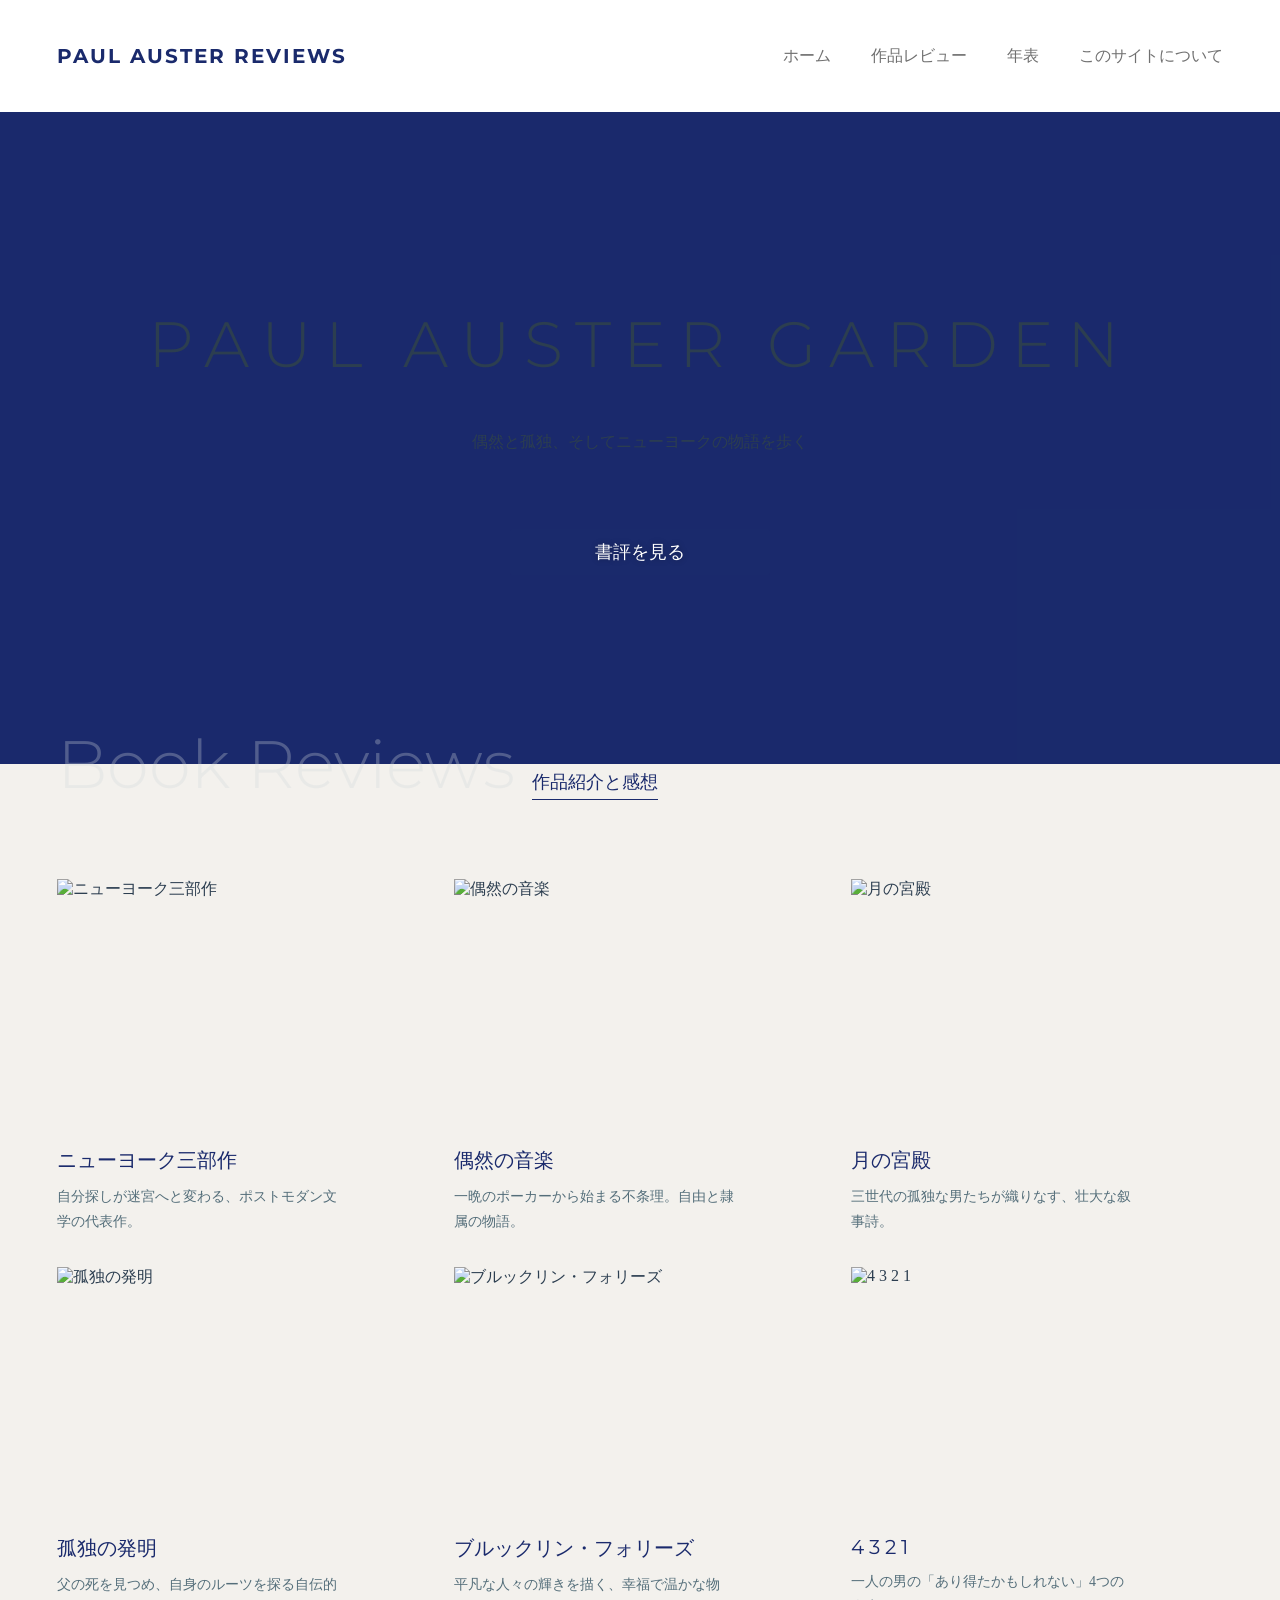
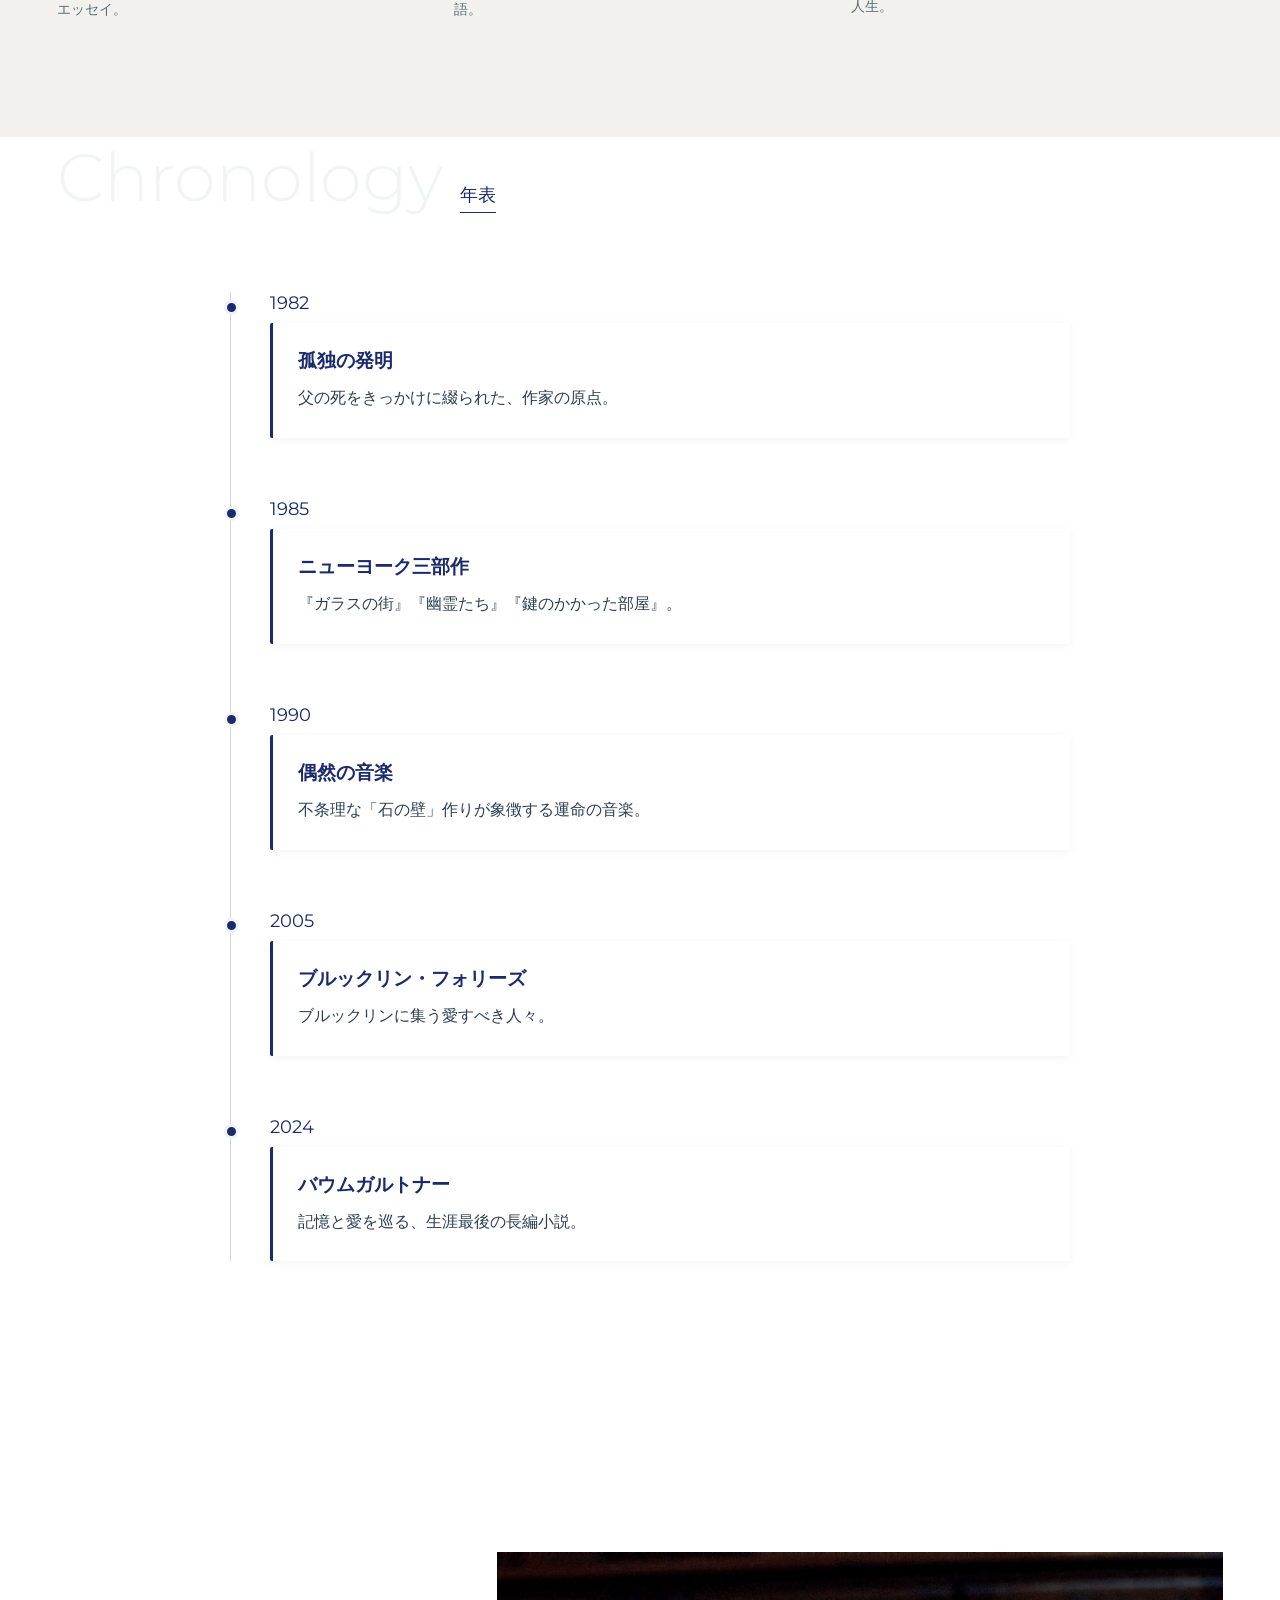
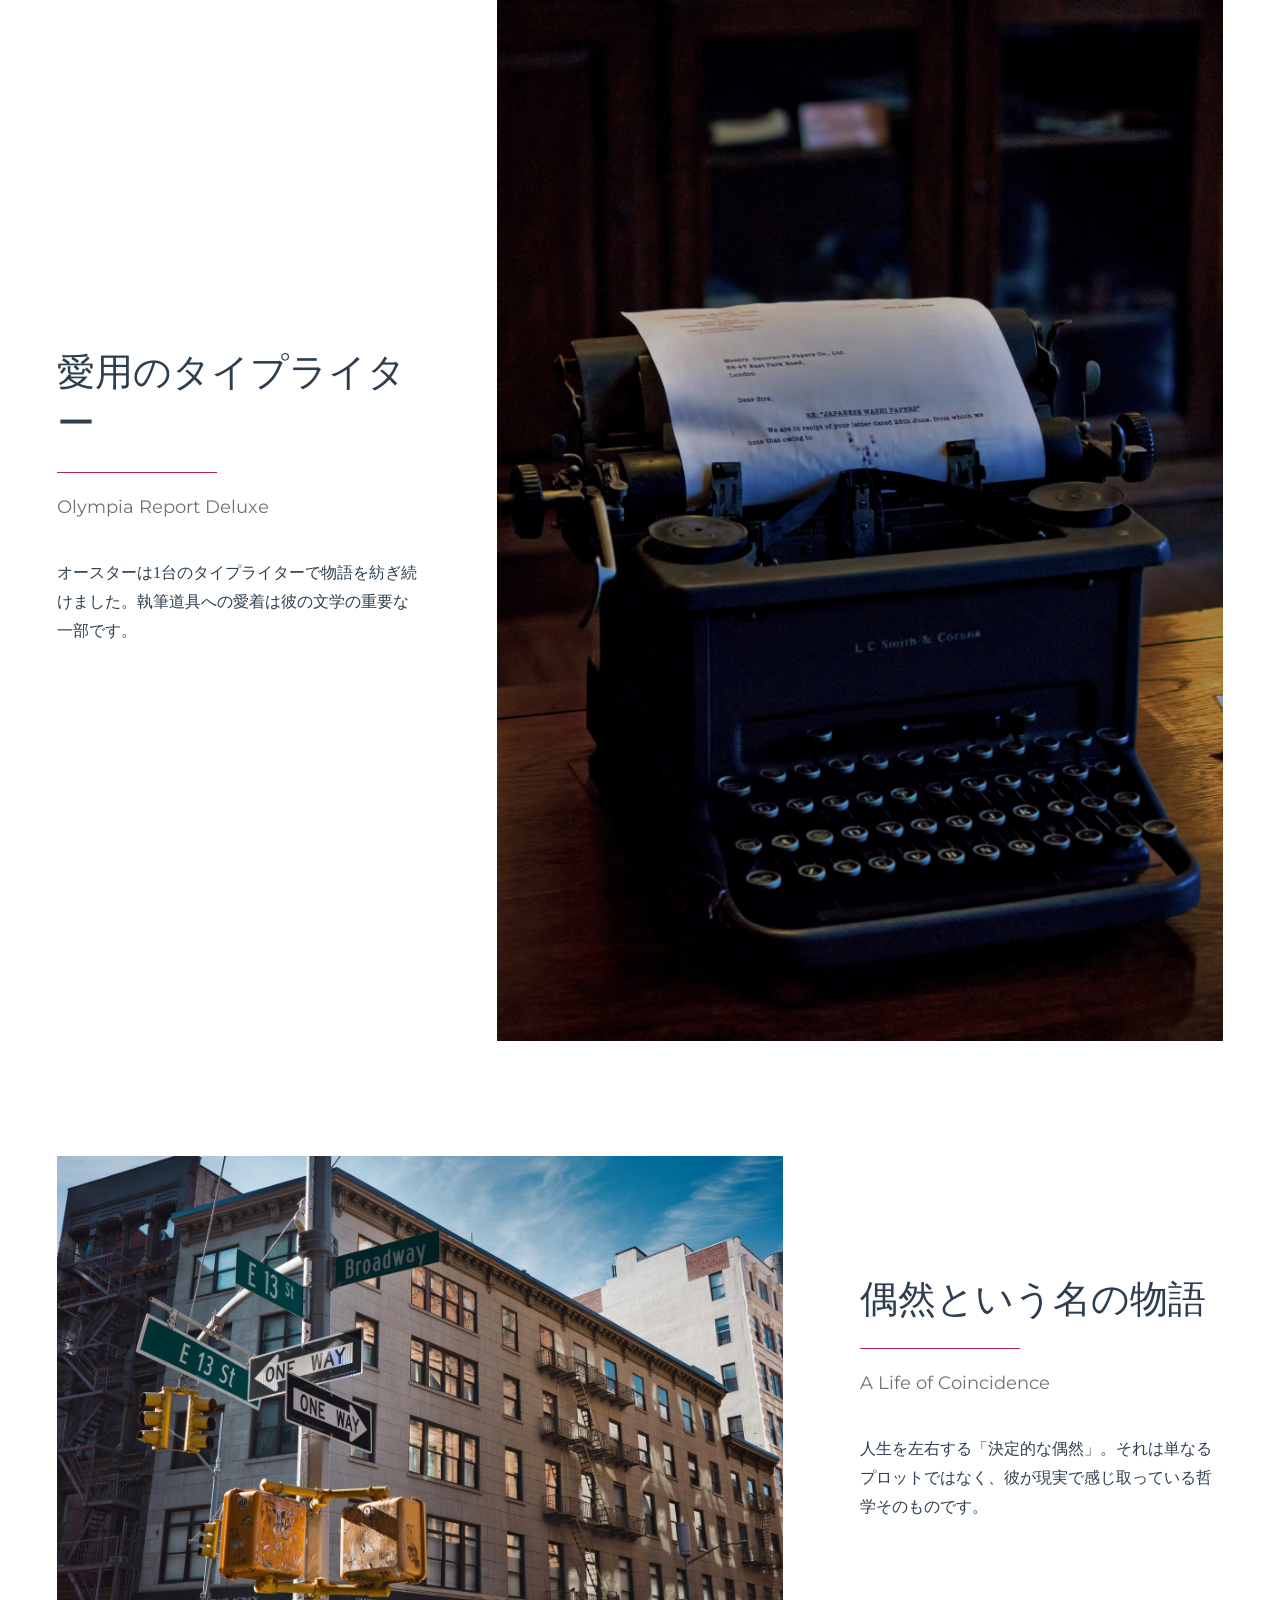
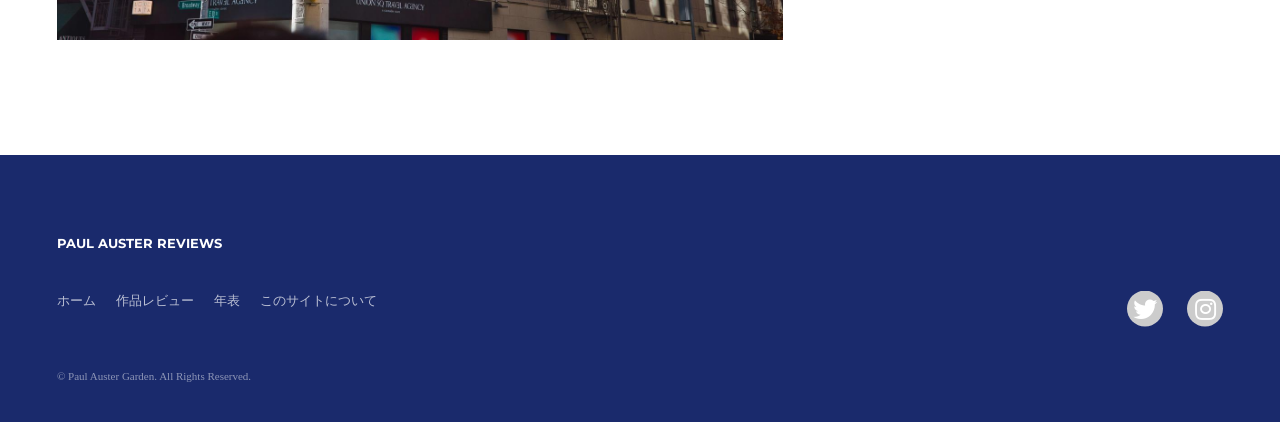
==== commit 63e410f5: "Update index.html" ====
--- a/index.html
+++ b/index.html
@@ -132,7 +132,7 @@
 			<p>オースターは1台のタイプライターで物語を紡ぎ続けました。執筆道具への愛着は彼の文学の重要な一部です。</p>
 		</div>
 		<figure class="img">
-			<img src="img/typewriter.jpg" alt="Typewriter">
+			<img src="typewritter.jpg" alt="Typewriter">
 		</figure>
 	</div>
 </section>
@@ -145,7 +145,7 @@
 			<p>人生を左右する「決定的な偶然」。それは単なるプロットではなく、彼が現実で感じ取っている哲学そのものです。</p>
 		</div>
 		<figure class="img">
-			<img src="img/newyork.jpg" alt="New York">
+			<img src="broadway.jpg" alt="New York">
 		</figure>
 	</div>
 </section>
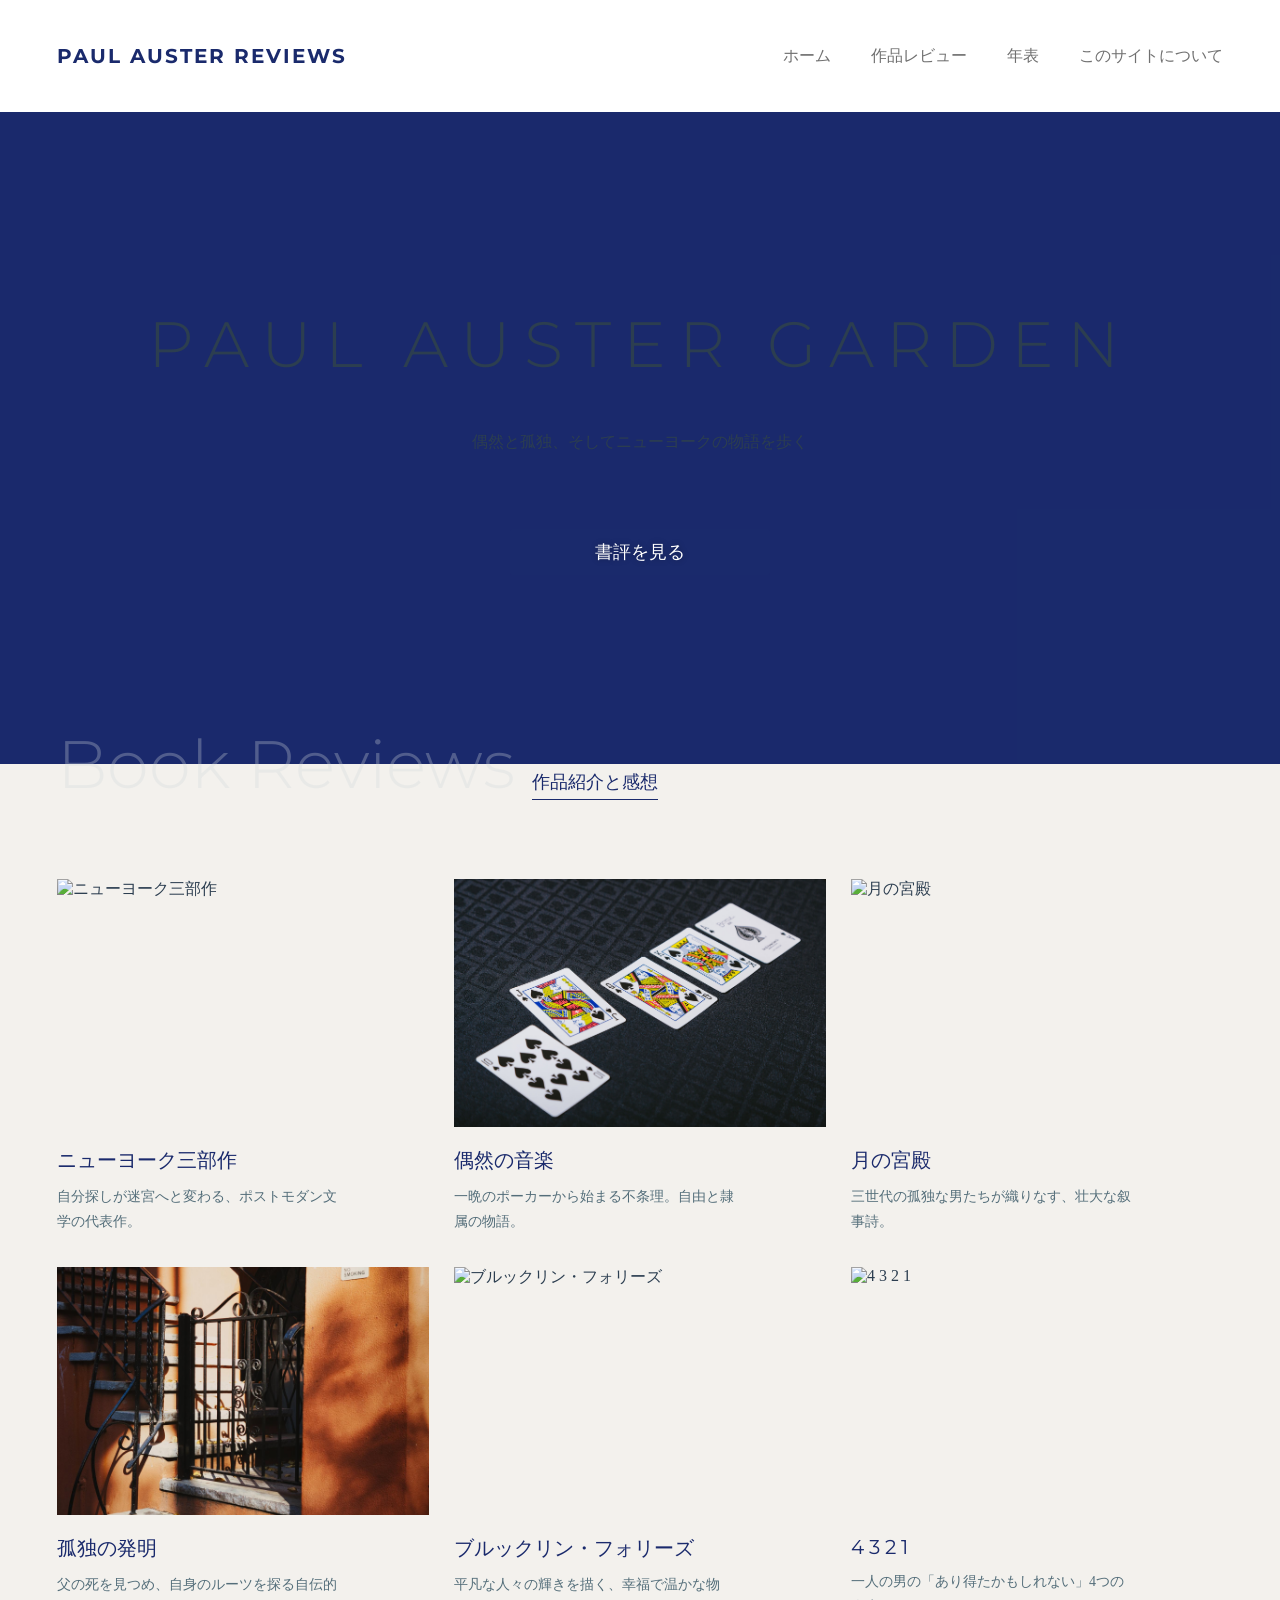
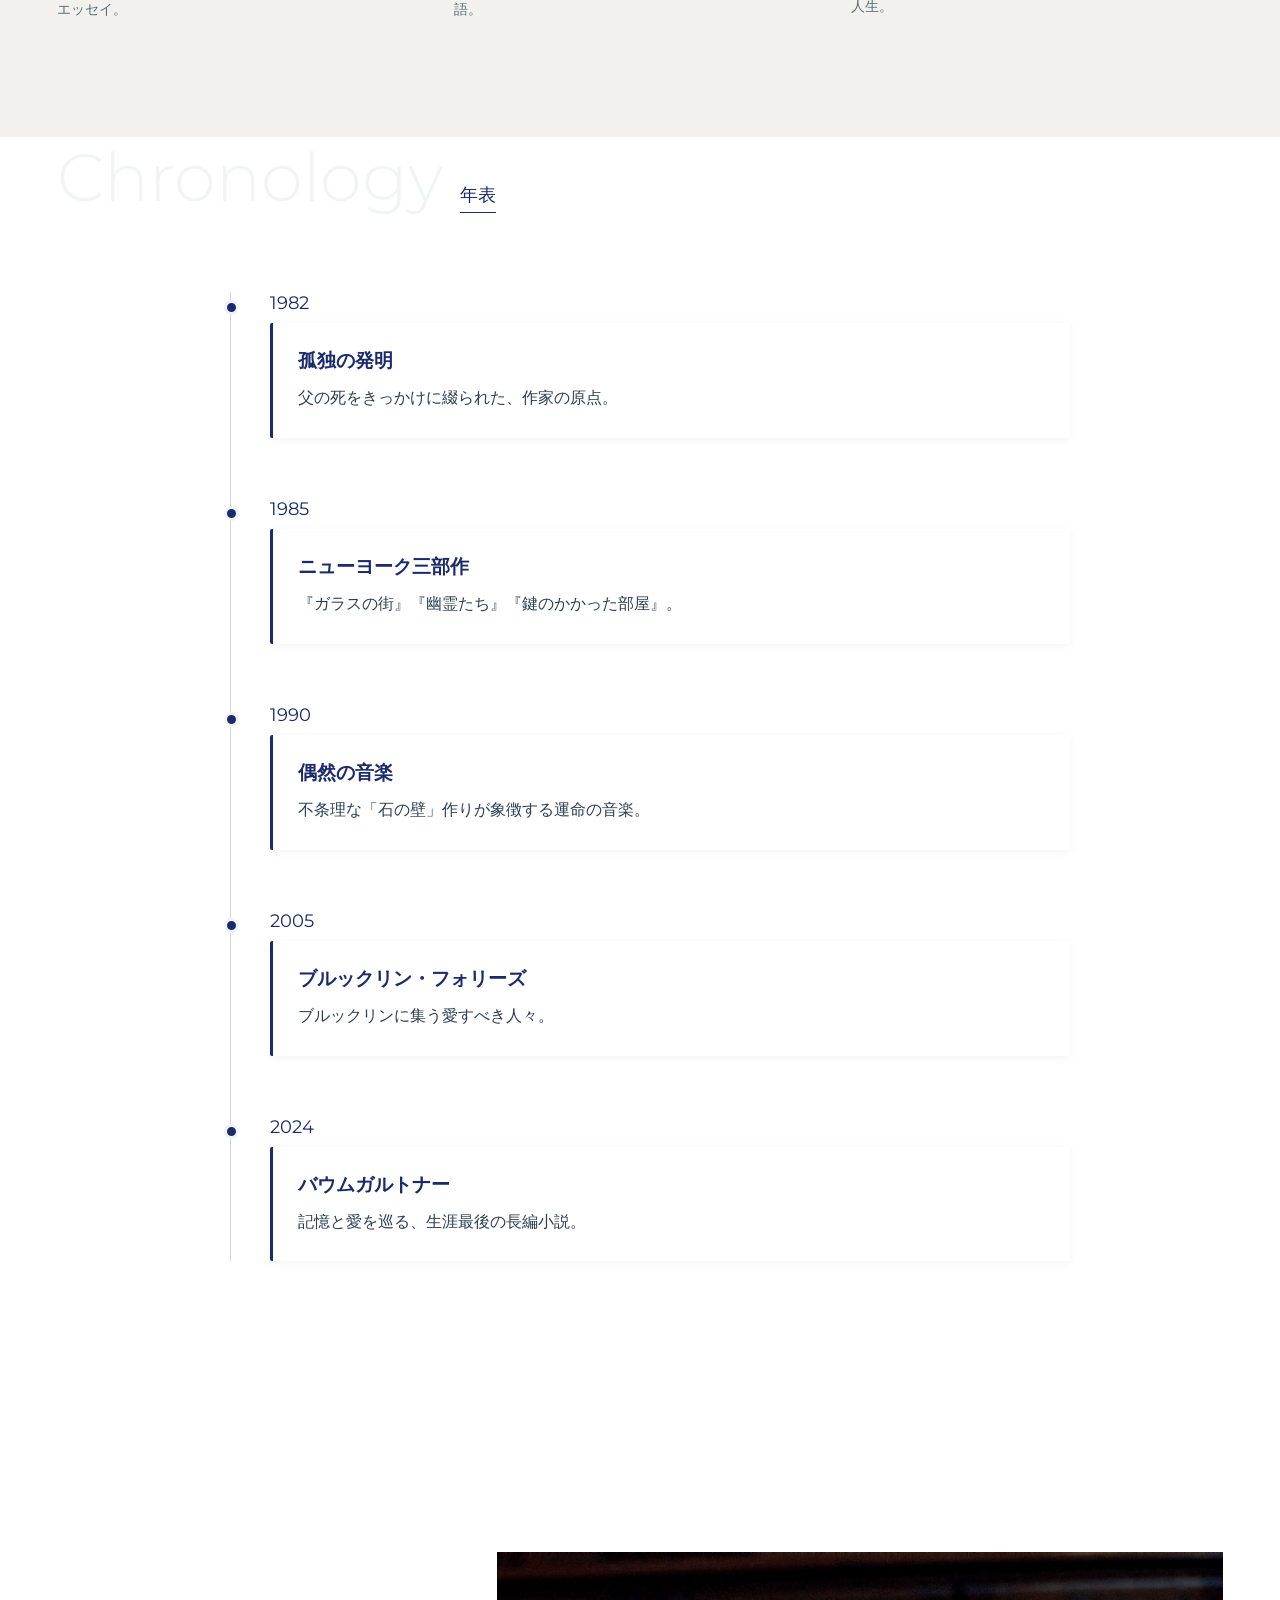
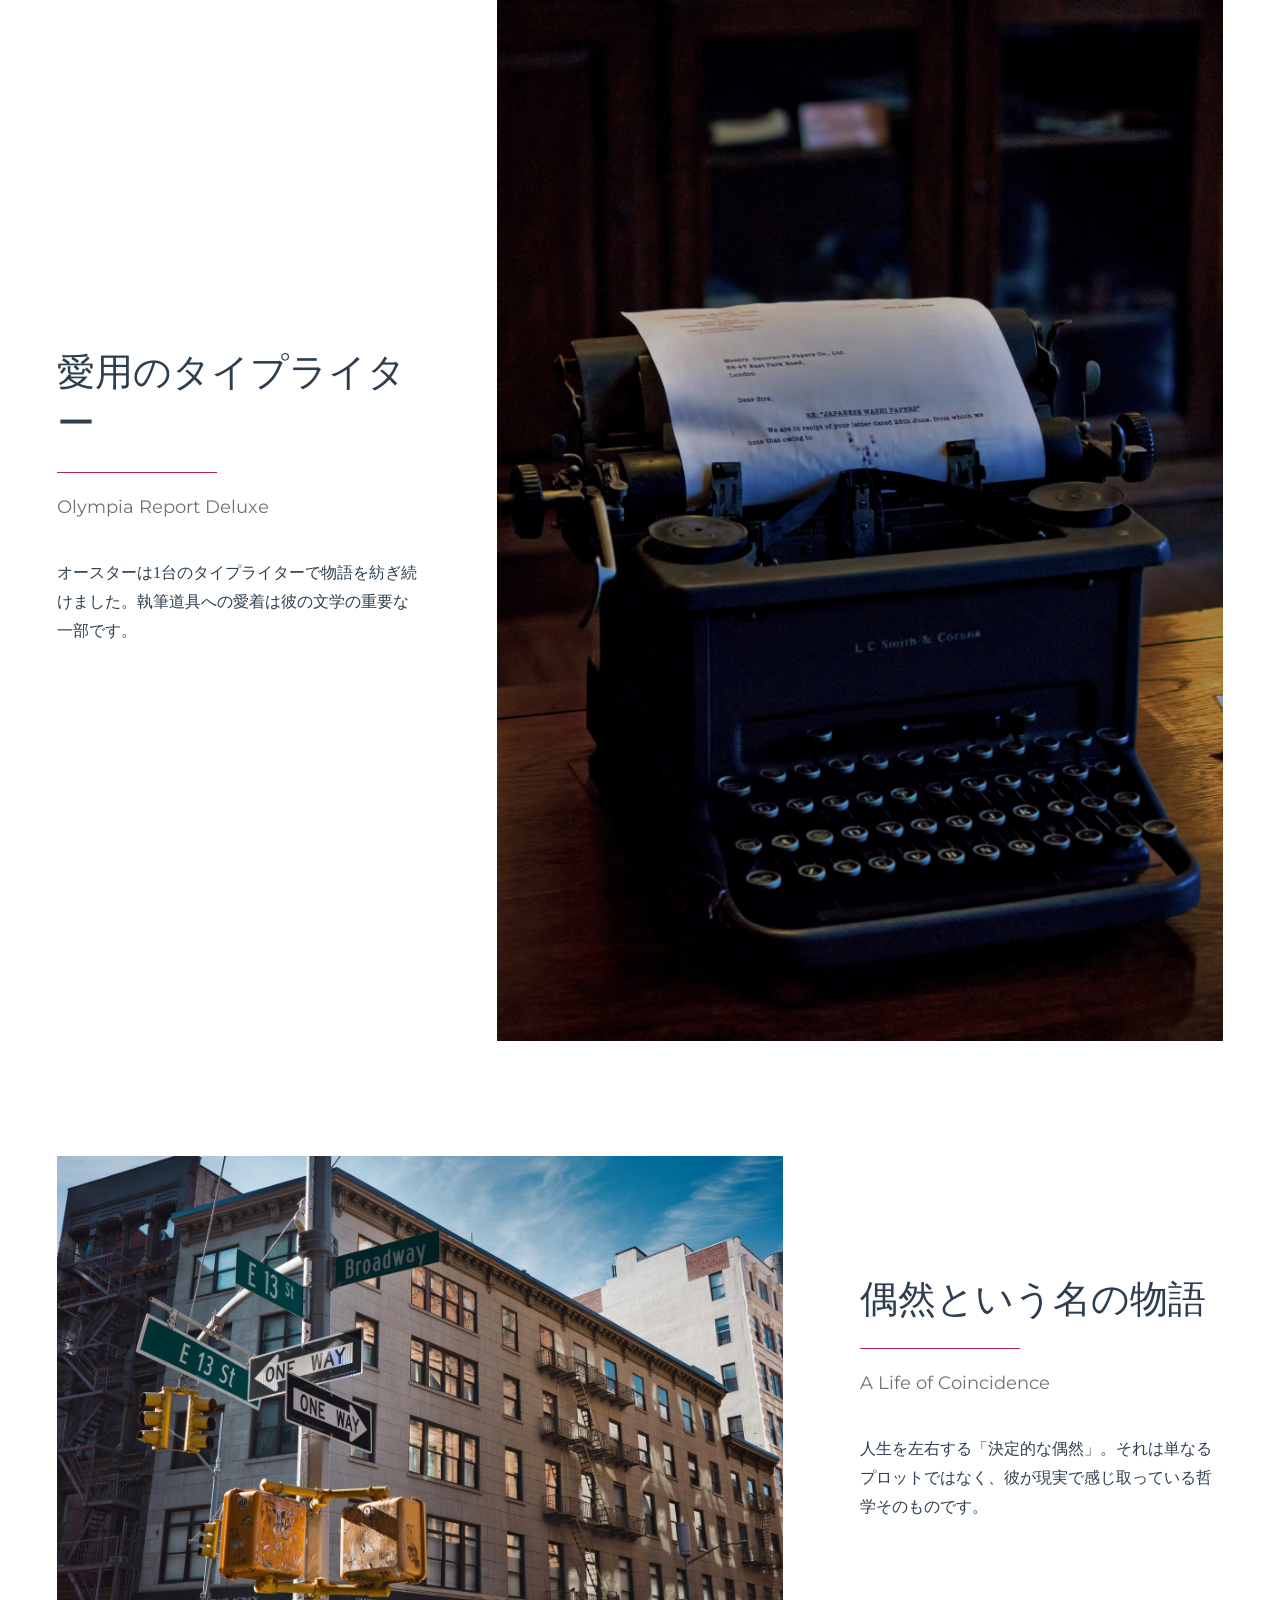
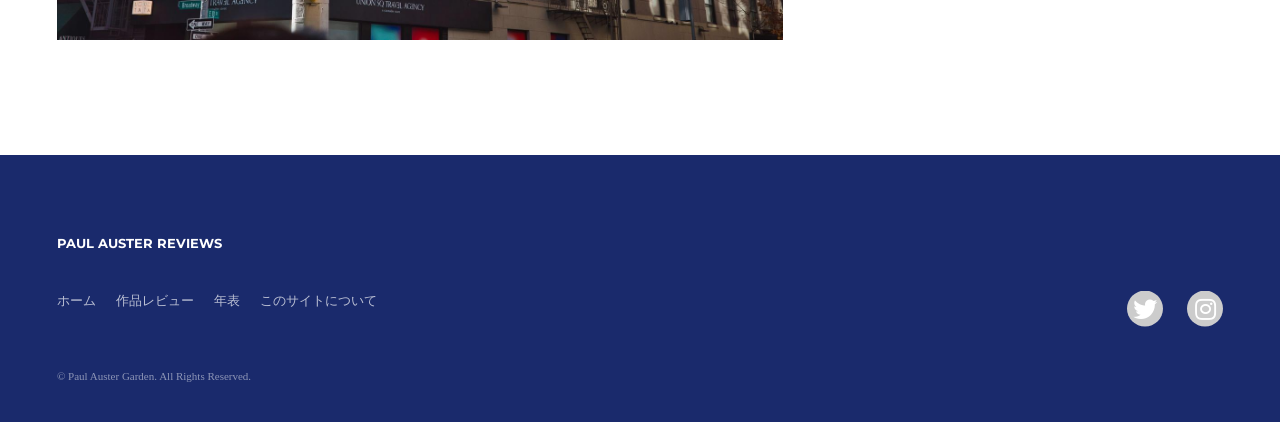
==== commit 89569fcd: "Update index.html" ====
--- a/index.html
+++ b/index.html
@@ -55,7 +55,7 @@
 
 			<article class="post">
 				<a href="review-chance.html">
-					<figure><img src="img/review-chance.jpg" alt="偶然の音楽"></figure>
+					<figure><img src="porker.jpg" alt="偶然の音楽"></figure>
 					<h3>偶然の音楽</h3>
 					<p>一晩のポーカーから始まる不条理。自由と隷属の物語。</p>
 				</a>
@@ -71,7 +71,7 @@
 
 			<article class="post">
 				<a href="review-solitude.html">
-					<figure><img src="img/review-solitude.jpg" alt="孤独の発明"></figure>
+					<figure><img src="apart.jpg" alt="孤独の発明"></figure>
 					<h3>孤独の発明</h3>
 					<p>父の死を見つめ、自身のルーツを探る自伝的エッセイ。</p>
 				</a>
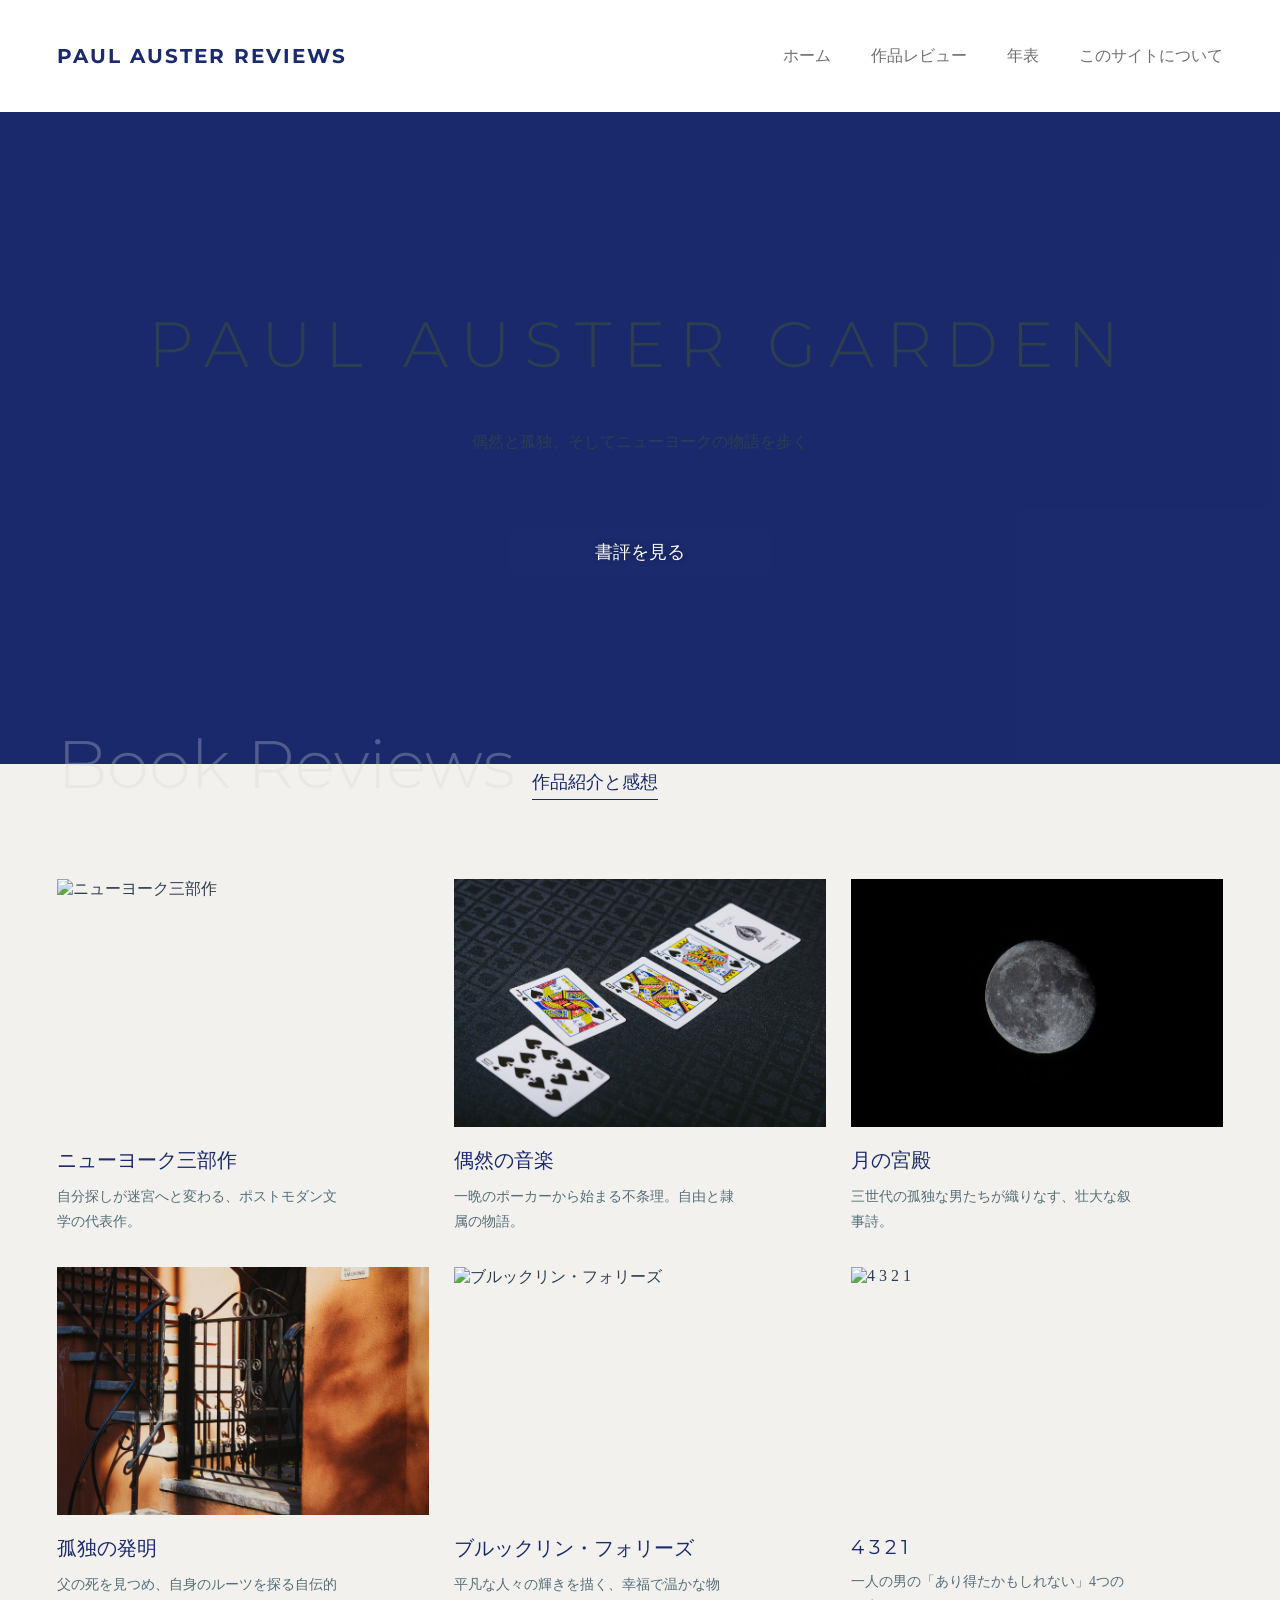
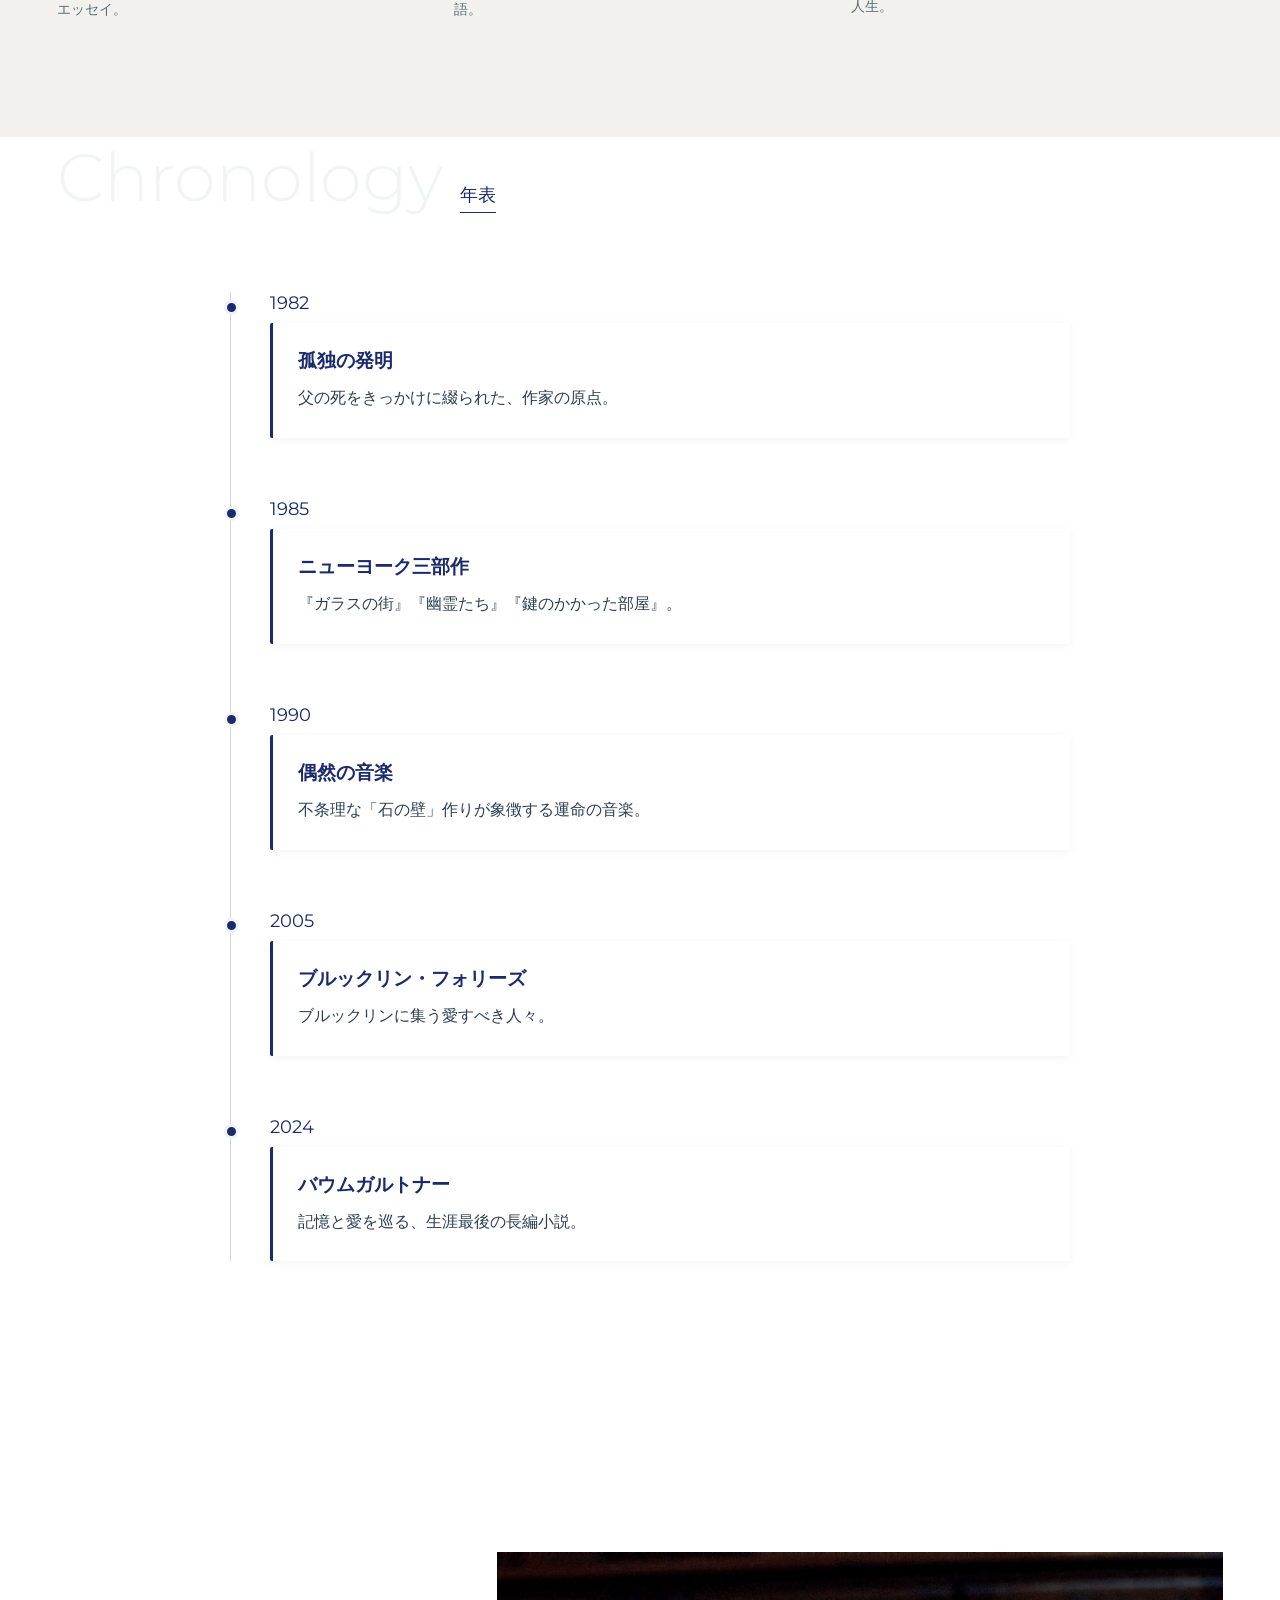
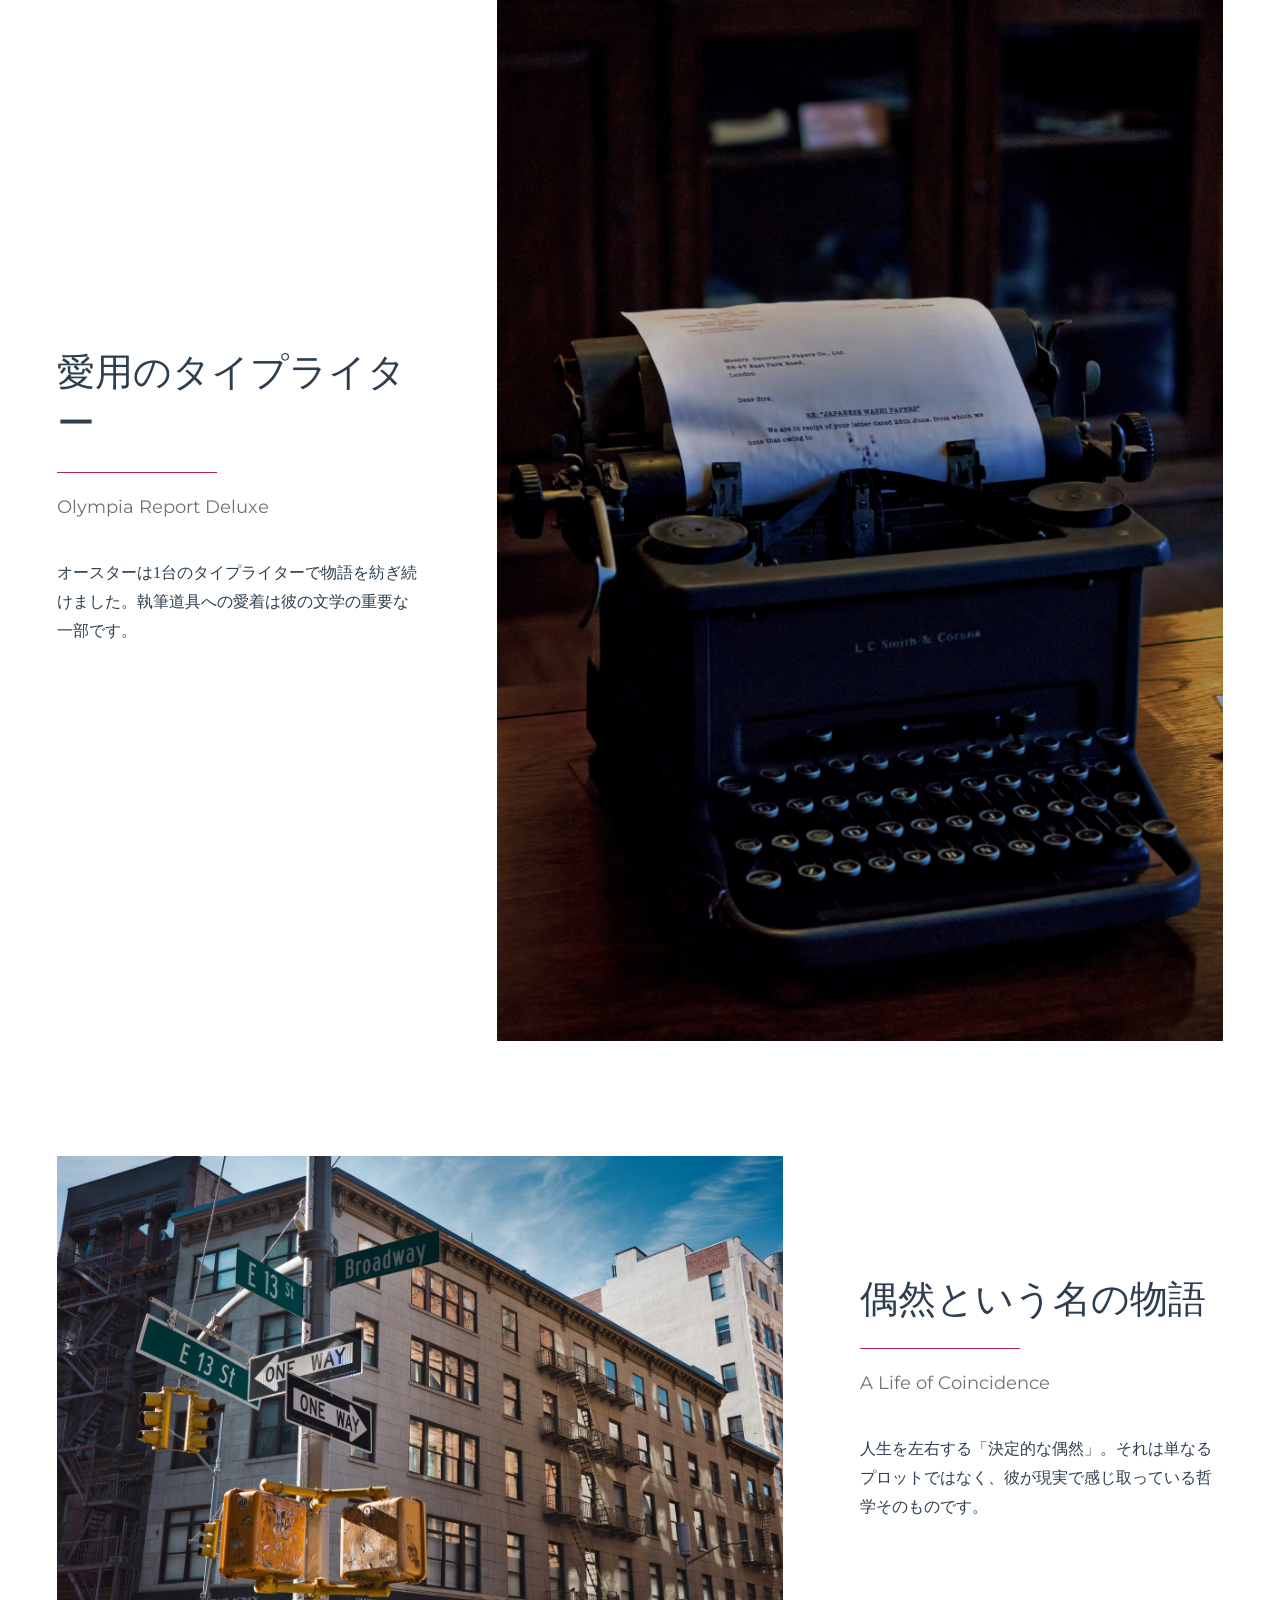
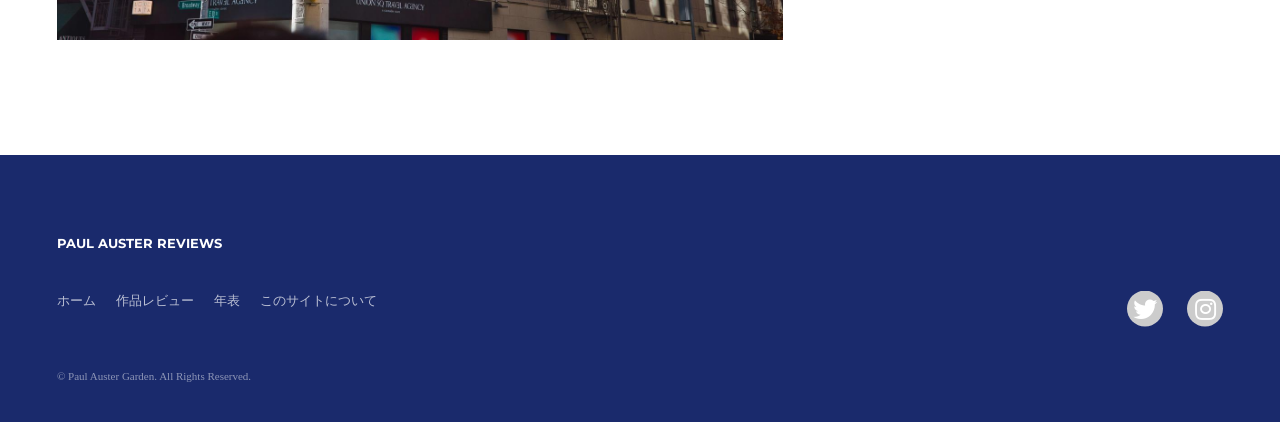
==== commit 909c3a7c: "Update index.html" ====
--- a/index.html
+++ b/index.html
@@ -63,7 +63,7 @@
 
 			<article class="post">
 				<a href="review-moon.html">
-					<figure><img src="img/review-moon.jpg" alt="月の宮殿"></figure>
+					<figure><img src="moon.jpg" alt="月の宮殿"></figure>
 					<h3>月の宮殿</h3>
 					<p>三世代の孤独な男たちが織りなす、壮大な叙事詩。</p>
 				</a>
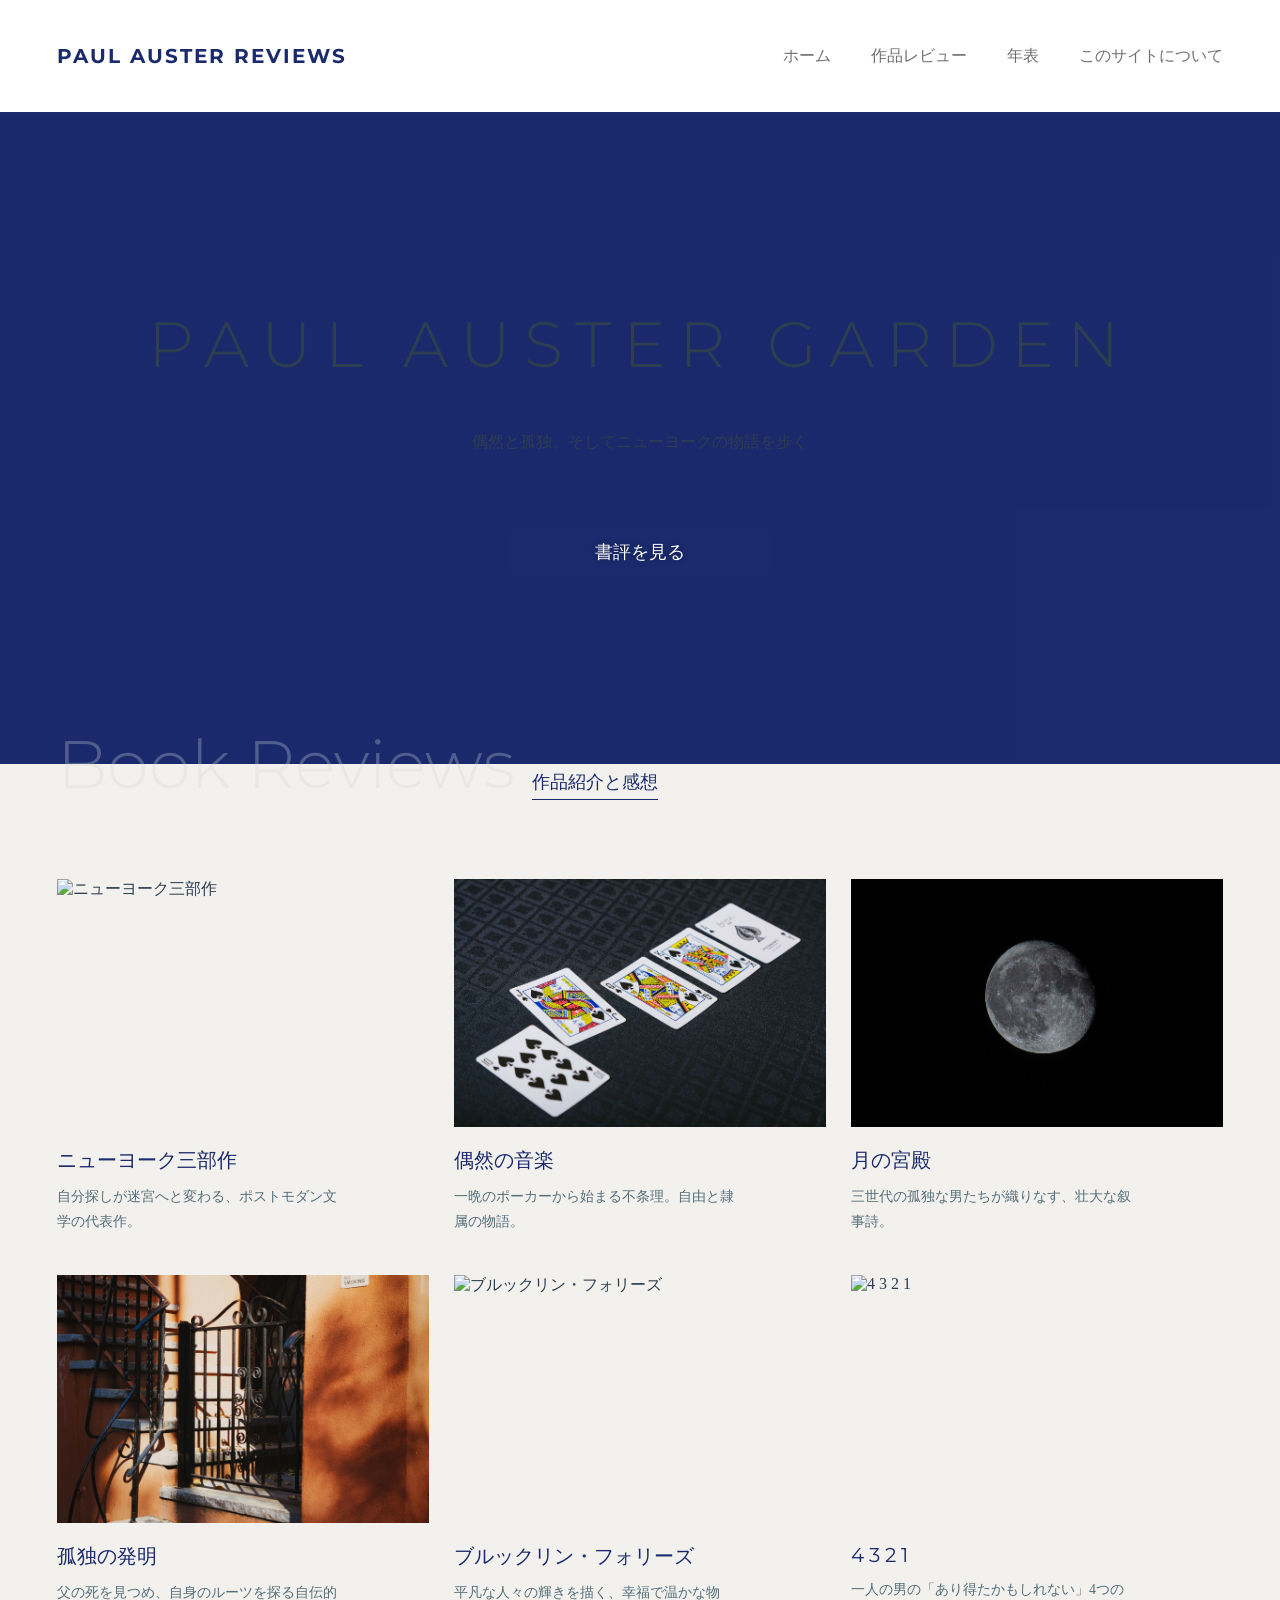
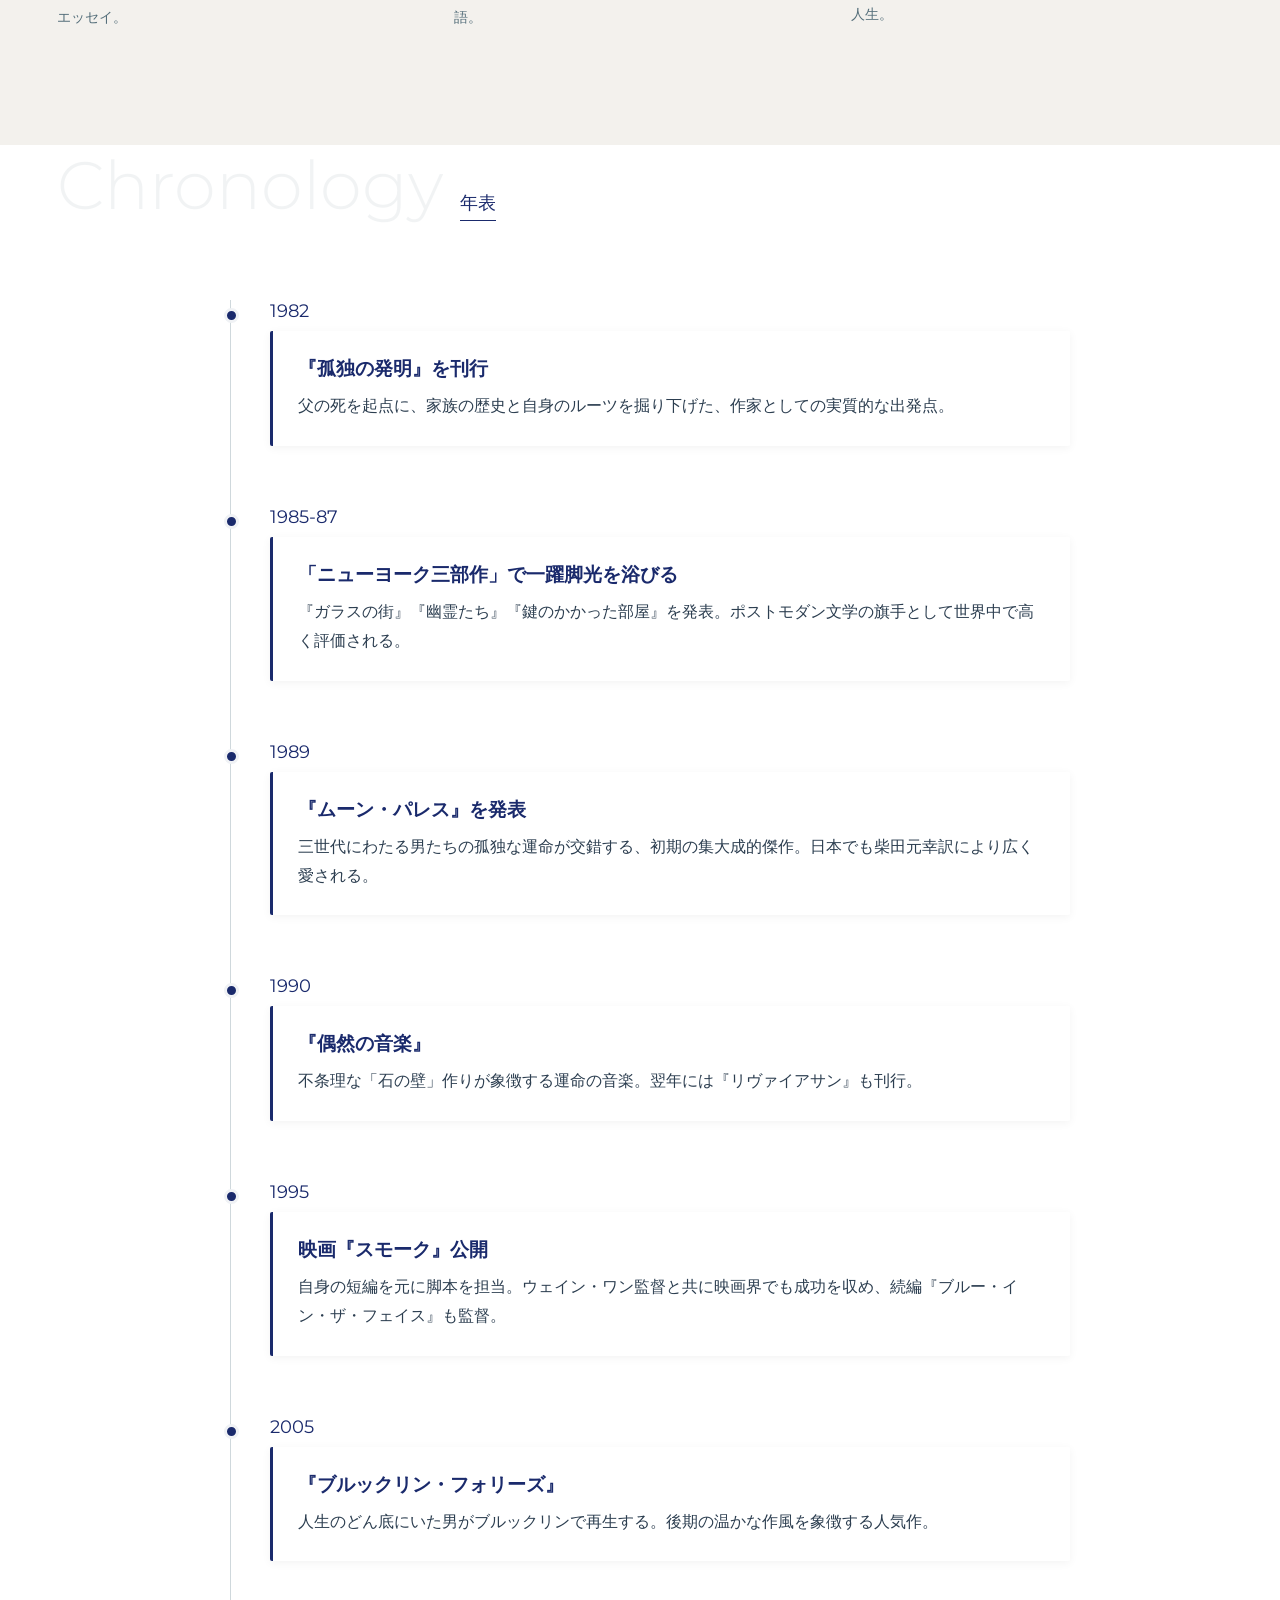
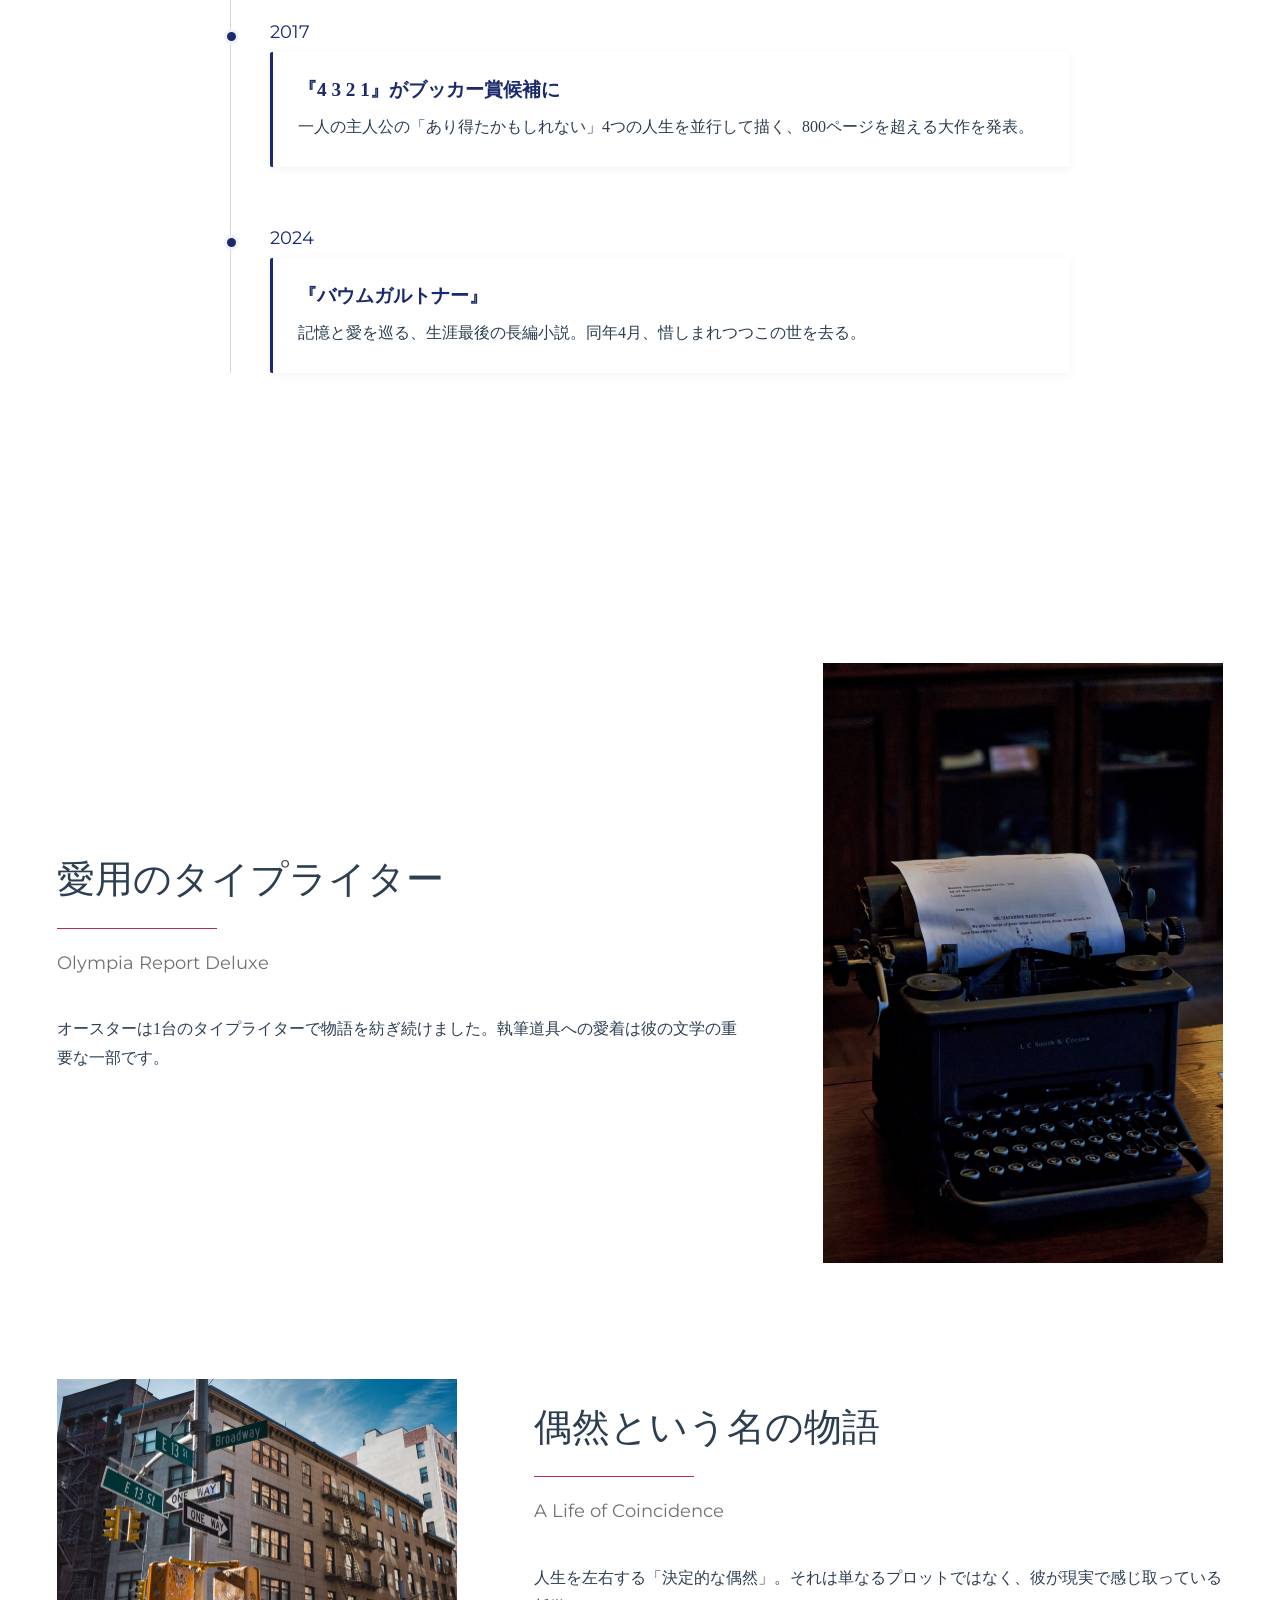
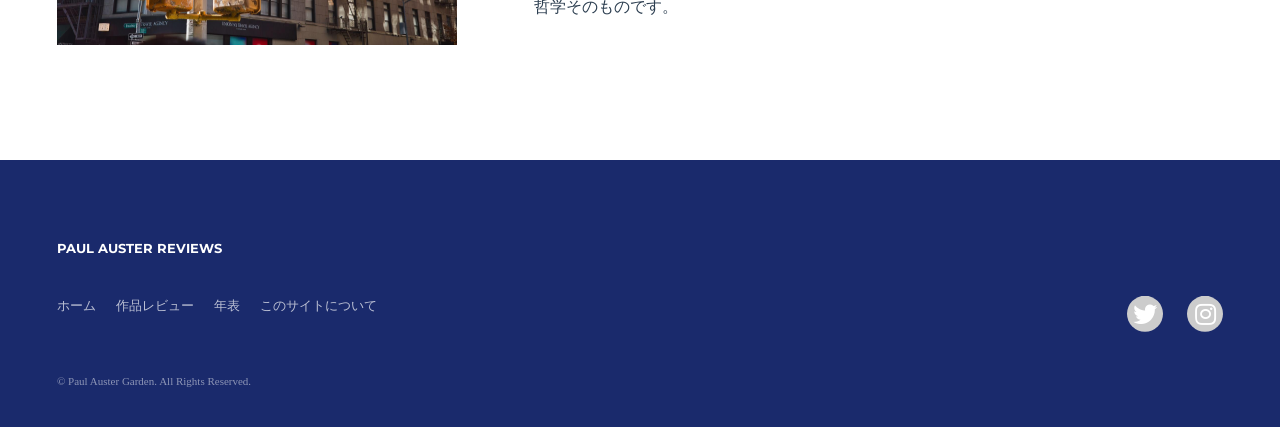
==== commit 2a39a6e9: "Update index.html" ====
--- a/index.html
+++ b/index.html
@@ -100,28 +100,63 @@
 	<div class="w-container">
 		<h2 class="heading">Chronology <span>年表</span></h2>
 		<div class="timeline-container">
-			<div class="timeline-item">
-				<div class="year">1982</div>
-				<div class="content"><h3>孤独の発明</h3><p>父の死をきっかけに綴られた、作家の原点。</p></div>
-			</div>
-			<div class="timeline-item">
-				<div class="year">1985</div>
-				<div class="content"><h3>ニューヨーク三部作</h3><p>『ガラスの街』『幽霊たち』『鍵のかかった部屋』。</p></div>
-			</div>
-			<div class="timeline-item">
-				<div class="year">1990</div>
-				<div class="content"><h3>偶然の音楽</h3><p>不条理な「石の壁」作りが象徴する運命の音楽。</p></div>
-			</div>
-			<div class="timeline-item">
-				<div class="year">2005</div>
-				<div class="content"><h3>ブルックリン・フォリーズ</h3><p>ブルックリンに集う愛すべき人々。</p></div>
-			</div>
-			<div class="timeline-item">
-				<div class="year">2024</div>
-				<div class="content"><h3>バウムガルトナー</h3><p>記憶と愛を巡る、生涯最後の長編小説。</p></div>
-			</div>
-		</div>
-	</div>
+    <div class="timeline-item">
+        <div class="year">1982</div>
+        <div class="content">
+            <h3>『孤独の発明』を刊行</h3>
+            <p>父の死を起点に、家族の歴史と自身のルーツを掘り下げた、作家としての実質的な出発点。</p>
+        </div>
+    </div>
+    <div class="timeline-item">
+        <div class="year">1985-87</div>
+        <div class="content">
+            <h3>「ニューヨーク三部作」で一躍脚光を浴びる</h3>
+            <p>『ガラスの街』『幽霊たち』『鍵のかかった部屋』を発表。ポストモダン文学の旗手として世界中で高く評価される。</p>
+        </div>
+    </div>
+    <div class="timeline-item">
+        <div class="year">1989</div>
+        <div class="content">
+            <h3>『ムーン・パレス』を発表</h3>
+            <p>三世代にわたる男たちの孤独な運命が交錯する、初期の集大成的傑作。日本でも柴田元幸訳により広く愛される。</p>
+        </div>
+    </div>
+    <div class="timeline-item">
+        <div class="year">1990</div>
+        <div class="content">
+            <h3>『偶然の音楽』</h3>
+            <p>不条理な「石の壁」作りが象徴する運命の音楽。翌年には『リヴァイアサン』も刊行。</p>
+        </div>
+    </div>
+    <div class="timeline-item">
+        <div class="year">1995</div>
+        <div class="content">
+            <h3>映画『スモーク』公開</h3>
+            <p>自身の短編を元に脚本を担当。ウェイン・ワン監督と共に映画界でも成功を収め、続編『ブルー・イン・ザ・フェイス』も監督。</p>
+        </div>
+    </div>
+    <div class="timeline-item">
+        <div class="year">2005</div>
+        <div class="content">
+            <h3>『ブルックリン・フォリーズ』</h3>
+            <p>人生のどん底にいた男がブルックリンで再生する。後期の温かな作風を象徴する人気作。</p>
+        </div>
+    </div>
+    <div class="timeline-item">
+        <div class="year">2017</div>
+        <div class="content">
+            <h3>『4 3 2 1』がブッカー賞候補に</h3>
+            <p>一人の主人公の「あり得たかもしれない」4つの人生を並行して描く、800ページを超える大作を発表。</p>
+        </div>
+    </div>
+    <div class="timeline-item">
+        <div class="year">2024</div>
+        <div class="content">
+            <h3>『バウムガルトナー』</h3>
+            <p>記憶と愛を巡る、生涯最後の長編小説。同年4月、惜しまれつつこの世を去る。</p>
+        </div>
+    </div>
+</div>
 </section>
 
 <section class="imgtext">
--- a/style.css
+++ b/style.css
@@ -680,3 +680,61 @@
         left: -46px;
     }
 }
+
+/* 記事一覧 */
+.posts-container {
+	display: grid;
+	grid-template-columns: 1fr; /* 2から1に変更 */
+	gap: 40px 25px; /* 上下の余白を少し広げると読みやすくなります */
+}
+
+@media (min-width: 768px) {
+	.posts-container {
+		grid-template-columns: repeat(3, 1fr); /* PCでは3列を維持 */
+	}
+}
+
+/* 画像とテキストのセクション */
+.imgtext-container {
+	display: flex;
+	flex-direction: column;
+	gap: 30px; /* スマホでは少し狭めてまとまりを出す */
+}
+
+@media (min-width: 768px) {
+	.imgtext-container {
+		flex-direction: row;
+		align-items: center;
+		gap: clamp(45px, 6vw, 80px); /* PCでは元の広さに */
+	}
+}
+
+/* --- 「愛用のタイプライター」「偶然の物語」の写真を小さくする --- */
+
+@media (min-width: 768px) {
+    /* 画像とテキストの比率を調整（現在は flex: 1 と 2 ） */
+    .imgtext-container > .text {
+        flex: 1.2; /* テキストを少し広く */
+    }
+
+    .imgtext-container > .img {
+        flex: 0.8; /* 画像を小さく（1より小さく設定） */
+        max-width: 400px; /* 最大幅を制限してさらに小さく見せる */
+    }
+
+    /* 画像そのもののサイズを枠内に収める */
+    .imgtext-container > .img img {
+        width: 100%;
+        height: auto;
+        object-fit: contain; /* 切り抜かずに全体を表示 */
+        margin: 0 auto;
+    }
+}
+
+/* スマホ表示の際も大きすぎないように調整 */
+@media (max-width: 767px) {
+    .imgtext-container > .img {
+        max-width: 250px; /* スマホでの幅を制限 */
+        margin: 0 auto; /* 中央寄せ */
+    }
+}
